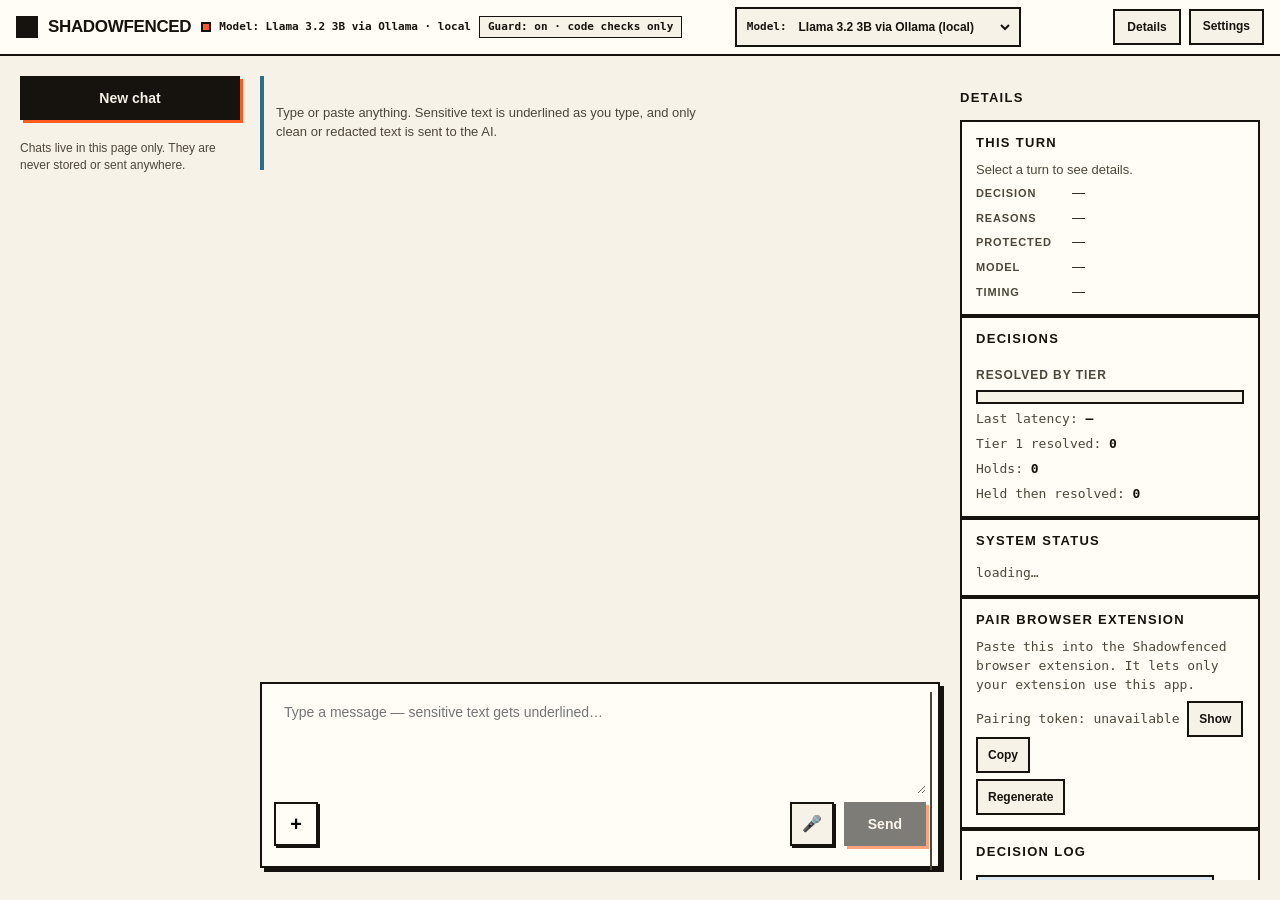
==== src/shadowfenced/static/index.html @ 0c805d07 "Opt-in screenshot redaction with Muse Glimmer and SAM 3.1 (T43, Muse Code)" ====
<!DOCTYPE html>
<html lang="en" data-theme="classic">
<head>
<meta charset="utf-8">
<meta name="viewport" content="width=device-width, initial-scale=1">
<title>Shadowfenced</title>
<link rel="stylesheet" href="style.css">
<link rel="stylesheet" href="rules.css">
<link rel="stylesheet" href="reid.css">
<!-- T32: Classic is the single theme; no theme stylesheet. -->
<link rel="stylesheet" href="dictation.css">
<link rel="stylesheet" href="providers.css">
</head>
<body>
<a class="skip-link" href="#thread">Skip to conversation</a>
<div id="hosted-banner" data-testid="hosted-banner" hidden>Public demo. Use made-up data only.</div>
<!-- Runtime hooks created by app.js (kept present, visible and clickable):
     composer, send, answer, banner, btn-why, btn-approve, btn-deny,
     evidence-card, file-input, ai-saw-toggle. Do not remove these ids. -->
<header class="topbar">
  <a class="brand" href="/welcome/" aria-label="Shadowfenced home">
    <span class="brand-mark" aria-hidden="true"></span>
    <span class="brand-text">
      <span class="wordmark">Shadowfenced</span>
      <span class="status-indicator" data-testid="status-indicator">
        <span class="status-dot" data-testid="guard-dot" data-state="checking" aria-hidden="true"></span>
        <span class="model-status" data-testid="model-status">Model: Muse Spark · cloud</span>
        <span class="header-pill" data-testid="header-pill">Guard: on · checking locally (code + Muse Glimmer)</span>
      </span>
    </span>
  </a>
  <div class="topbar-picks model-pill" title="Upstream model">
    <label class="pill-label" for="provider">Model:</label>
    <select id="provider" data-testid="provider-select" class="provider-select">
      <option value="ollama" selected>Llama 3.2 3B via Ollama (local)</option>
      <option value="meta" disabled>Meta Muse Spark (cloud) — no key</option>
    </select>
  </div>
  <div class="topbar-actions">
    <button id="chats-toggle" class="chats-toggle" type="button"
      aria-expanded="false" aria-controls="sessions-panel">Chats</button>
    <button id="details-toggle" class="details-toggle" type="button"
      aria-expanded="false" aria-controls="details-drawer">Details</button>
    <details class="settings-menu" id="settings-menu">
      <summary class="settings-summary">Settings</summary>
      <div class="settings-body">
        <div class="settings-row" id="settings-providers-slot">
          <span class="settings-label">Providers</span>
          <button id="providers-open" data-testid="providers-open" type="button" class="providers-open">Providers…</button>
        </div>
        <section id="providers-panel" data-testid="providers-panel" class="providers-panel" role="dialog" aria-label="Providers" hidden></section>
        <div class="settings-row" id="settings-descriptive-slot">
          <span class="settings-label">Descriptive mode</span>
        </div>
        <div class="settings-row" id="settings-rules-slot">
          <span class="settings-label">Rules</span>
        </div>
        <div class="settings-row">
          <span class="settings-label">Developer mode</span>
          <button type="button" disabled title="coming soon" data-testid="developer-mode">Coming soon</button>
        </div>
      </div>
    </details>
  </div>
</header>
<main class="layout">
  <nav class="sessions" id="sessions-panel" aria-label="Chats">
    <button id="new-chat" data-testid="new-chat" class="new-chat-btn" type="button">New chat</button>
    <ul id="chat-list" data-testid="chat-list" class="chat-list" aria-live="polite"></ul>
    <p class="sessions-note">Chats live in this page only. They are never stored or sent anywhere.</p>
  </nav>
  <section class="chat-col" aria-label="Conversation">
    <div id="thread" class="thread" aria-live="polite">
      <div id="empty-hint" data-testid="empty-hint" class="thread-hint">Type or paste anything. Sensitive text is underlined as you type, and only clean or redacted text is sent to the AI.</div>
    </div>
    <button id="jump-latest" data-testid="jump-latest" class="jump-latest" type="button" hidden>Jump to latest ↓</button>
    <div class="composer-block" id="composer-block" data-membrane="idle">
      <div class="membrane-line" aria-hidden="true"></div>
      <div class="composer-box">
      <div class="composer-wrap">
        <div id="backdrop" class="composer-backdrop" aria-hidden="true"></div>
        <textarea id="composer" data-testid="composer" class="composer"
          rows="4" placeholder="Type a message — sensitive text gets underlined…"
          spellcheck="false"></textarea>
      </div>
      <div id="file-chips" class="file-chips"></div>
      <div class="composer-row">
        <button id="paperclip" class="paperclip-btn" type="button" data-testid="attach" title="Attach a file" aria-label="Attach a file">+</button>
        <div id="composer-tools" data-testid="composer-tools" class="composer-tools"></div>
        <input id="file-input" data-testid="file-input" type="file" hidden accept=".txt,.md,.csv,.docx,.pdf,.wav,.mp3,.m4a,.ogg,.webm,.png,.jpg,.jpeg">
        <button id="send" data-testid="send" class="send-btn" type="button" disabled>Send</button>
        <span id="checking" class="checking" hidden>Checking locally…</span>
      </div>
      <div id="composer-error" class="composer-error" role="status" hidden></div>
      <div id="issues" class="issues"></div>
      </div>
    </div>
  </section>
  <div class="side-col">
    <details id="details-drawer" data-testid="details-drawer" class="details-drawer" open>
      <summary>Details</summary>
      <div class="drawer-body">
        <div class="card turn-card">
          <h2>This turn</h2>
          <p class="turn-empty" data-turn-empty>Select a turn to see details.</p>
          <dl class="turn-facts" data-turn-facts hidden>
            <div><dt>Decision</dt><dd data-turn-decision>—</dd></div>
            <div><dt>Reasons</dt><dd data-turn-reasons>—</dd></div>
            <div><dt>Protected</dt><dd data-turn-redactions>—</dd></div>
            <div><dt>Model</dt><dd data-turn-model>—</dd></div>
            <div><dt>Timing</dt><dd data-turn-timing>—</dd></div>
          </dl>
          <div class="turn-trace" data-turn-trace hidden>
            <h3>Descriptive trace</h3>
            <ol data-turn-trace-list></ol>
          </div>
        </div>
        <div class="card">
          <h2>Decisions</h2>
          <div id="decision-counts" class="counts"></div>
          <h3>Resolved by tier</h3>
          <div id="tier-bar" class="tier-bar"></div>
          <p class="latency">Last latency: <span id="last-latency">—</span></p>
          <p class="stat-line">Tier 1 resolved: <span data-testid="stats-tier1" id="stats-tier1">0</span></p>
          <p class="stat-line">Holds: <span data-testid="stats-holds" id="stats-holds">0</span></p>
          <p class="stat-line">Held then resolved: <span data-testid="stats-held-resolved" id="stats-held-resolved">0</span></p>
        </div>
        <div class="card">
          <h2>System status</h2>
          <div id="system-status" data-testid="system-status" class="sys-status">
            <p class="stat-line">loading…</p>
          </div>
        </div>
        <div class="card">
          <h2>Pair browser extension</h2>
          <p class="stat-line">Paste this into the Shadowfenced browser extension. It lets only your extension use this app.</p>
          <p class="stat-line">Pairing token: <code id="ext-token" data-testid="ext-token">loading...</code>
          <button id="ext-token-show" data-testid="ext-token-show" type="button">Show</button>
          <button id="ext-token-copy" type="button">Copy</button></p>
          <p class="stat-line"><button id="ext-token-regenerate" data-testid="ext-token-regenerate" type="button">Regenerate</button>
          <span id="ext-token-msg" class="token-msg" role="status" hidden></span></p>
        </div>
        <div class="card">
          <h2>Decision log</h2>
          <p><span id="log-badge" data-testid="log-ok" class="log-badge">log chain verified · 0 events</span></p>
          <p><button id="log-view" data-testid="log-view" type="button" class="log-view-btn">View log</button></p>
          <ol id="log-events" data-testid="log-events" class="log-list" hidden></ol>
        </div>
      </div>
    </details>
  </div>
</main>
<script src="app.js"></script>
<script src="rules.js"></script>
<script src="reid.js"></script>
<script>
/* T31b shell wiring: header toggle + settings slots. No network, no storage. */
(function () {
  "use strict";
  var toggle = document.getElementById("details-toggle");
  var drawer = document.getElementById("details-drawer");
  var chatsToggle = document.getElementById("chats-toggle");
  function narrow() {
    return window.innerWidth <= 640;
  }
  function paint() {
    if (!toggle || !drawer) return;
    var expanded = narrow()
      ? document.body.classList.contains("show-details")
      : drawer.open;
    toggle.setAttribute("aria-expanded", expanded ? "true" : "false");
  }
  if (toggle && drawer) {
    toggle.addEventListener("click", function () {
      if (narrow()) {
        var show = document.body.classList.toggle("show-details");
        document.body.classList.remove("show-chats");
        if (chatsToggle) chatsToggle.setAttribute("aria-expanded", "false");
        toggle.setAttribute("aria-expanded", show ? "true" : "false");
      } else {
        drawer.open = !drawer.open;
        paint();
      }
    });
    drawer.addEventListener("toggle", paint);
    window.addEventListener("resize", paint);
    paint();
  }
  if (chatsToggle) {
    chatsToggle.addEventListener("click", function () {
      var show = document.body.classList.toggle("show-chats");
      document.body.classList.remove("show-details");
      chatsToggle.setAttribute("aria-expanded", show ? "true" : "false");
      paint();
    });
  }
  // rules.js appends .sf-head-actions to .topbar; relocate those buttons
  // into the settings menu so Theme, Descriptive mode and Rules sit together.
  function relocate() {
    var actions = document.querySelector(".topbar .sf-head-actions");
    var descSlot = document.getElementById("settings-descriptive-slot");
    var rulesSlot = document.getElementById("settings-rules-slot");
    if (!actions || !descSlot || !rulesSlot) return false;
    var btns = actions.querySelectorAll("button");
    for (var i = 0; i < btns.length; i++) {
      var testid = btns[i].getAttribute("data-testid") || "";
      var label = (btns[i].textContent || "").toLowerCase();
      if (testid === "sf-descriptive-toggle" ||
          label.indexOf("descriptive") >= 0 ||
          label.indexOf("show more detail") >= 0) descSlot.appendChild(btns[i]);
      else rulesSlot.appendChild(btns[i]);
    }
    if (!actions.children.length && actions.parentNode) actions.parentNode.removeChild(actions);
    var menu = document.getElementById("settings-menu");
    if (menu && !descSlot.querySelector("button") && !rulesSlot.querySelector("button")) return false;
    return true;
  }
  if (!relocate()) {
    var tries = 0;
    var timer = setInterval(function () {
      tries += 1;
      if (relocate() || tries > 40) clearInterval(timer);
    }, 100);
  }
  /* T32 hook: Providers opens the empty providers panel dialog. */
  var providersOpen = document.getElementById("providers-open");
  var providersPanel = document.getElementById("providers-panel");
  if (providersOpen && providersPanel) {
    providersOpen.addEventListener("click", function () {
      providersPanel.hidden = !providersPanel.hidden;
    });
  }
})();
</script>
<script src="dictation.js"></script>
<script src="providers.js"></script>
</body>
</html>
---- src/shadowfenced/static/style.css ----
/* Shadowfenced console: printed-collateral style. Flat fills, 2px ink
   outlines, hard offset shadows. System stacks only. */

:root {
  --paper: #f7f2e7;
  --paper-2: #fffdf6;
  --ink: #16130e;
  --muted: #4d463a;
  --line: #16130e;
  --signal: #ff5a1f;
  --signal-deep: #b23a0e;
  --signal-tint: #ffe3d3;
  --steel: #2f6b8a;
  --steel-deep: #1d4257;
  --steel-pale: #dce8f0;
  --hold: #f2c230;
  --sand: #efe6d2;
  --accent: #2f6b8a;
  --allow: #1d4257;
  --redact: #16130e;
  --block: #b23a0e;
  --hold-ink: #5f4a00;
  --mark-secret: #ff5a1f;
  --mark-warn: #8a5a00;
  --mark-review: #2f6b8a;
}

* { box-sizing: border-box; }

body {
  margin: 0;
  background: var(--paper);
  color: var(--ink);
  font-family: "Helvetica Neue", Helvetica, Arial, "Segoe UI", sans-serif;
  font-size: 14px;
  line-height: 1.45;
}

.topbar {
  display: flex;
  align-items: center;
  justify-content: space-between;
  gap: 12px;
  padding: 14px 20px;
  background: var(--paper-2);
  border-bottom: 2px solid var(--line);
}

.topbar h1 {
  margin: 0;
  font-size: 22px;
  font-weight: 900;
  letter-spacing: -0.02em;
  text-transform: uppercase;
  line-height: 1;
}

.topbar .tagline {
  margin: 4px 0 0;
  color: var(--muted);
  font-size: 13px;
}

.topbar-side {
  display: flex;
  align-items: center;
  gap: 10px;
  flex-shrink: 0;
}

.topbar-about {
  font-family: ui-monospace, SFMono-Regular, Menlo, Consolas, monospace;
  font-size: 12px;
  font-weight: 700;
  color: var(--ink);
  text-decoration: underline;
  text-decoration-thickness: 2px;
  text-underline-offset: 3px;
  white-space: nowrap;
}

.topbar-about:hover { color: var(--steel); }

.header-pill {
  flex-shrink: 0;
  display: inline-block;
  background: var(--paper);
  color: var(--ink);
  border: 2px solid var(--line);
  padding: 4px 12px;
  font-family: ui-monospace, SFMono-Regular, Menlo, Consolas, monospace;
  font-size: 12px;
  font-weight: 600;
  white-space: nowrap;
}

.thread-hint {
  text-align: left;
  color: var(--muted);
  font-size: 13px;
  padding: 28px 4px;
  max-width: 62ch;
  margin: 0;
  border-left: 4px solid var(--steel);
  padding-left: 12px;
}

.layout {
  display: grid;
  grid-template-columns: 70% 30%;
  gap: 20px;
  padding: 20px;
  max-width: 1280px;
  margin: 0 auto;
  align-items: start;
}

.chat-col { min-width: 0; }
.side-col { display: flex; flex-direction: column; gap: 14px; }

.thread {
  display: flex;
  flex-direction: column;
  gap: 10px;
  min-height: 120px;
  margin-bottom: 12px;
}

.bubble {
  max-width: 85%;
  padding: 8px 12px;
  border: 2px solid var(--line);
  background: var(--paper-2);
  white-space: pre-wrap;
  overflow-wrap: break-word;
}

.bubble.user {
  align-self: flex-end;
  background: var(--steel-pale);
  box-shadow: 3px 3px 0 var(--line);
}

.bubble.answer { align-self: flex-start; }

.banner {
  padding: 8px 12px;
  font-weight: 700;
  border: 2px solid var(--line);
}

.banner small { display: block; font-weight: 400; color: inherit; }

.banner[data-decision="ALLOW"] { background: var(--steel-pale); color: var(--allow); }
.banner[data-decision="REDACT"] { background: var(--ink); color: var(--paper); border-color: var(--ink); }
.banner[data-decision="BLOCK"] { background: var(--signal); color: var(--ink); }
.banner[data-decision="HOLD"] { background: var(--hold); color: var(--ink); }

.ai-toggle {
  align-self: flex-start;
  background: var(--paper-2);
  border: 2px solid var(--line);
  color: var(--ink);
  cursor: pointer;
  font-family: ui-monospace, SFMono-Regular, Menlo, Consolas, monospace;
  font-size: 12px;
  font-weight: 700;
  padding: 3px 8px;
}

.ai-toggle:hover { background: var(--sand); }

.ai-saw {
  align-self: stretch;
  background: var(--paper-2);
  border: 2px dashed var(--line);
  padding: 8px 12px;
  font-family: ui-monospace, SFMono-Regular, Menlo, Consolas, monospace;
  font-size: 13px;
  white-space: pre-wrap;
  overflow-wrap: break-word;
}

.ai-saw .ph, .bubble.answer .hl {
  background: var(--hold);
  padding: 0 2px;
}

.composer-block {
  background: var(--paper-2);
  border: 2px solid var(--line);
  box-shadow: 4px 4px 0 var(--line);
  padding: 10px;
}

.composer-wrap {
  position: relative;
  min-height: 96px;
}

.composer-backdrop,
.composer {
  font: 14px/1.5 "Helvetica Neue", Helvetica, Arial, "Segoe UI", sans-serif;
  font-size: 14px;
  line-height: 1.5;
  letter-spacing: normal;
  padding: 8px 10px;
  margin: 0;
  border: 0;
  border-width: 0;
  white-space: pre-wrap;
  overflow-wrap: break-word;
  word-wrap: break-word;
  word-break: break-word;
}

.composer-backdrop {
  position: absolute;
  inset: 0;
  z-index: 0;
  overflow: hidden auto;
  color: transparent;
  background: transparent;
  pointer-events: none;
}

.composer {
  position: relative;
  z-index: 1;
  display: block;
  width: 100%;
  height: 96px;
  resize: vertical;
  overflow-y: auto;
  color: var(--ink);
  caret-color: var(--ink);
  background: transparent;
}

.composer-backdrop mark {
  color: transparent;
  background: none;
  border-radius: 0;
  padding: 0;
}

.composer-backdrop mark.mark-secret {
  border-bottom: 3px solid var(--mark-secret);
  background: var(--signal-tint);
}

.composer-backdrop mark.mark-pii,
.composer-backdrop mark.mark-business {
  border-bottom: 3px solid var(--mark-warn);
  background: #f7ecc8;
}

.composer-backdrop mark.mark-beacon,
.composer-backdrop mark.mark-review,
.composer-backdrop mark.mark-live {
  border-bottom: 3px dotted var(--mark-review);
  background: var(--steel-pale);
}

.composer-row {
  display: flex;
  align-items: center;
  gap: 10px;
  margin-top: 8px;
}

.send-btn {
  background: var(--ink);
  color: var(--paper);
  border: 2px solid var(--ink);
  box-shadow: 3px 3px 0 var(--signal);
  padding: 8px 22px;
  font-size: 14px;
  font-weight: 800;
  cursor: pointer;
}

.send-btn:hover { background: var(--steel-deep); border-color: var(--steel-deep); }
.send-btn:active { transform: translate(2px, 2px); box-shadow: 1px 1px 0 var(--signal); }

.send-btn:disabled { opacity: 0.55; cursor: default; }
.checking {
  color: var(--muted);
  font-size: 13px;
  font-family: ui-monospace, SFMono-Regular, Menlo, Consolas, monospace;
}

.issues { display: flex; flex-direction: column; gap: 8px; margin-top: 10px; }

.issue-card {
  border: 2px solid var(--line);
  padding: 8px 10px;
  background: var(--paper-2);
}

.issue-card .sev-tag {
  display: inline-block;
  font-family: ui-monospace, SFMono-Regular, Menlo, Consolas, monospace;
  font-size: 11px;
  font-weight: 700;
  text-transform: uppercase;
  letter-spacing: 0.08em;
  border: 2px solid var(--line);
  padding: 0 6px;
  margin-bottom: 6px;
  background: var(--sand);
}

.issue-card.sev-secret .sev-tag { background: var(--signal); }
.issue-card.sev-review .sev-tag { background: var(--hold); }

.issue-head { display: flex; gap: 8px; align-items: baseline; }
.issue-icon { font-size: 14px; }
.issue-msg { flex: 1; }

.issue-actions { display: flex; gap: 6px; margin-top: 6px; }
.issue-actions button {
  border: 2px solid var(--line);
  background: var(--paper);
  padding: 4px 10px;
  font-size: 12px;
  font-weight: 700;
  cursor: pointer;
}
.issue-actions button:hover { background: var(--sand); }
.issue-actions button:disabled { opacity: 0.45; cursor: default; }
.issue-actions button[aria-pressed="true"] {
  background: var(--ink);
  color: var(--paper);
  border-color: var(--ink);
}

.why-text {
  margin-top: 6px;
  font-size: 12px;
  color: var(--muted);
  font-family: ui-monospace, SFMono-Regular, Menlo, Consolas, monospace;
}

.card {
  background: var(--paper-2);
  border: 2px solid var(--line);
  box-shadow: 4px 4px 0 var(--line);
  padding: 12px 14px;
}

.card h2 {
  margin: 0 0 8px;
  font-size: 13px;
  font-weight: 800;
  text-transform: uppercase;
  letter-spacing: 0.1em;
}
.card h3 {
  margin: 10px 0 6px;
  font-size: 12px;
  font-weight: 700;
  text-transform: uppercase;
  letter-spacing: 0.08em;
  color: var(--muted);
}

.provider-label { display: block; font-size: 12px; color: var(--muted); margin-bottom: 4px; }
.provider-select {
  width: 100%;
  padding: 6px 8px;
  border: 2px solid var(--line);
  background: var(--paper);
  color: var(--ink);
  font-size: 13px;
}

.counts {
  display: grid;
  grid-template-columns: 1fr 1fr;
  gap: 4px 8px;
  font-size: 13px;
  font-family: ui-monospace, SFMono-Regular, Menlo, Consolas, monospace;
}
.counts b { font-variant-numeric: tabular-nums; }

.tier-bar {
  display: flex;
  height: 14px;
  border: 2px solid var(--line);
  overflow: hidden;
  background: var(--paper);
}
.tier-bar span { display: block; height: 100%; }
.tier-bar .t1 { background: var(--steel); }
.tier-bar .t2 { background: var(--signal); }
.tier-bar .t3 { background: var(--ink); }

.latency, .stat-line {
  font-size: 13px;
  margin: 6px 0 0;
  color: var(--muted);
  font-family: ui-monospace, SFMono-Regular, Menlo, Consolas, monospace;
}
.latency span, .stat-line span { color: var(--ink); font-weight: 700; }

.log-badge {
  display: inline-block;
  background: var(--steel-pale);
  color: var(--steel-deep);
  border: 2px solid var(--line);
  padding: 3px 12px;
  font-family: ui-monospace, SFMono-Regular, Menlo, Consolas, monospace;
  font-size: 12px;
  font-weight: 700;
}

.log-badge.broken { background: var(--signal); color: var(--ink); }

/*T40 system status: square Classic rows with hard outlines; the text
  label (OK / Degraded / Down / Off) carries the meaning, never colour.*/
.sys-status {
  display: flex;
  flex-direction: column;
  gap: 6px;
}
.sys-row {
  display: grid;
  grid-template-columns: 1fr auto;
  gap: 2px 8px;
  align-items: center;
  font-size: 13px;
  font-family: ui-monospace, SFMono-Regular, Menlo, Consolas, monospace;
}
.sys-name { font-weight: 700; }
.sys-detail {
  grid-column: 1 / -1;
  font-size: 12px;
  font-weight: 400;
  color: var(--muted);
}
.sys-badge {
  display: inline-block;
  border: 2px solid var(--line);
  padding: 1px 10px;
  font-size: 12px;
  font-weight: 700;
}
.sys-ok { background: var(--steel-pale); color: var(--steel-deep); }
.sys-degraded { background: var(--hold); color: var(--ink); }
.sys-down { background: var(--signal); color: var(--ink); }
.sys-off { background: var(--paper); color: var(--muted); border-style: dashed; }

.evidence-card {
  background: var(--paper-2);
  border: 2px solid var(--line);
  box-shadow: 4px 4px 0 var(--line);
  padding: 12px 14px;
  display: flex;
  flex-direction: column;
  gap: 10px;
}

.ev-status {
  display: flex;
  align-items: center;
  gap: 8px;
  font-weight: 800;
  text-transform: uppercase;
  letter-spacing: 0.04em;
  font-size: 13px;
}

.ev-elapsed {
  color: var(--muted);
  font-variant-numeric: tabular-nums;
  font-family: ui-monospace, SFMono-Regular, Menlo, Consolas, monospace;
}

.spinner {
  width: 14px;
  height: 14px;
  flex-shrink: 0;
  border: 3px solid var(--sand);
  border-top-color: var(--signal);
  border-radius: 0;
  animation: ev-spin 0.9s linear infinite;
}

@keyframes ev-spin {
  to { transform: rotate(360deg); }
}

@media (prefers-reduced-motion: reduce) {
  .spinner { animation: none; }
  .send-btn:active, .issue-actions button { transform: none; }
}

.ev-cols {
  display: grid;
  grid-template-columns: 1fr 1fr;
  gap: 10px;
}

.ev-col h4, .ev-preview h4 {
  margin: 0 0 6px;
  font-size: 12px;
  font-weight: 800;
  text-transform: uppercase;
  letter-spacing: 0.08em;
  color: var(--muted);
}

.ev-list {
  margin: 0;
  padding-left: 18px;
  font-size: 13px;
  overflow-wrap: break-word;
}

.ev-empty { list-style: none; color: var(--muted); }

.ev-preview-text {
  background: var(--paper);
  border: 2px dashed var(--line);
  padding: 8px 12px;
  font-family: ui-monospace, SFMono-Regular, Menlo, Consolas, monospace;
  font-size: 13px;
  white-space: pre-wrap;
  overflow-wrap: break-word;
}

.ev-actions { display: flex; flex-wrap: wrap; gap: 8px; align-items: center; }

.ev-actions button {
  border: 2px solid var(--line);
  background: var(--paper);
  box-shadow: 2px 2px 0 var(--line);
  padding: 5px 12px;
  font-size: 13px;
  font-weight: 700;
  cursor: pointer;
}

.ev-actions button:hover { background: var(--sand); }
.ev-actions button:active { transform: translate(1px, 1px); box-shadow: none; }

.file-chips { display: flex; flex-wrap: wrap; gap: 6px; margin-bottom: 8px; }
.file-chips:empty { display: none; }
/*T43 image redaction: thumbnails, consent row, before/after compare.
  Square Classic: hard 2px outlines, offset shadows, no rounded corners.*/
.img-thumb { width: 96px; height: 96px; object-fit: cover; border: 2px solid var(--line); border-radius: 0; }
.consent-row { display: flex; gap: 8px; margin-top: 8px; flex-wrap: wrap; }
.consent-btn { background: var(--paper-2); border: 2px solid var(--line); box-shadow: 2px 2px 0 var(--line); color: var(--ink); cursor: pointer; font-size: 13px; font-weight: 700; padding: 6px 12px; border-radius: 0; }
.img-compare { flex-basis: 100%; margin-top: 6px; }
.img-compare-row { display: flex; gap: 8px; }
.img-cell { margin: 0; flex: 1; min-width: 0; }
.img-cell img { width: 100%; border: 2px solid var(--line); border-radius: 0; display: block; }
.img-cell figcaption { font-size: 12px; color: var(--muted); margin-top: 2px; }

.file-chip {
  display: flex;
  align-items: center;
  gap: 6px;
  flex-wrap: wrap;
  background: var(--paper);
  border: 2px solid var(--line);
  padding: 4px 8px;
  font-size: 13px;
}

.file-chip[data-status="flagged"] { border-color: var(--mark-warn); box-shadow: 2px 2px 0 var(--mark-warn); }
.file-chip[data-status="unscannable"] { border-color: var(--signal-deep); box-shadow: 2px 2px 0 var(--signal); }

.chip-icon {
  display: inline-block;
  min-width: 20px;
  text-align: center;
  font-weight: 700;
  color: var(--muted);
}

.chip-name {
  background: none;
  border: 0;
  padding: 0;
  color: var(--ink);
  cursor: pointer;
  font-size: 13px;
  text-align: left;
}

.chip-x {
  background: var(--paper-2);
  border: 2px solid var(--line);
  color: var(--ink);
  cursor: pointer;
  font-size: 12px;
  font-weight: 700;
  padding: 0 6px;
}

.chip-findings {
  flex-basis: 100%;
  margin: 2px 0 0;
  padding-left: 18px;
  font-size: 12px;
  color: var(--muted);
  font-family: ui-monospace, SFMono-Regular, Menlo, Consolas, monospace;
}

.paperclip-btn {
  background: var(--paper-2);
  border: 2px solid var(--line);
  box-shadow: 2px 2px 0 var(--line);
  padding: 8px 12px;
  font-size: 14px;
  font-weight: 700;
  cursor: pointer;
}

.paperclip-btn:hover { background: var(--sand); }
.paperclip-btn:active { transform: translate(1px, 1px); box-shadow: none; }

.answer-src { font-size: 12px; color: var(--muted); }

.ev-preview-text .pv-proven {
  border-bottom: 3px solid var(--mark-secret);
  background: var(--signal-tint);
}

.ev-preview-text .pv-suspicion {
  border-bottom: 3px dotted var(--mark-review);
  background: var(--steel-pale);
}

.ev-actions button:disabled { opacity: 0.45; cursor: default; }

.ev-judgement {
  width: 100%;
  font-size: 13px;
  font-family: ui-monospace, SFMono-Regular, Menlo, Consolas, monospace;
  color: var(--ink);
}

#hosted-banner {
  position: fixed;
  top: 0;
  left: 0;
  right: 0;
  z-index: 1000;
  background: #16130e;
  color: #f7f2e7;
  text-align: center;
  font-size: 13px;
  padding: 6px 12px;
}

@media (max-width: 720px) {
  .layout { grid-template-columns: 1fr; }
  .topbar { flex-wrap: wrap; }
  .ev-cols { grid-template-columns: 1fr; }
}
/*__T31_SHELL__*/
/* T31 chat shell: skip link, top picks, sessions sidebar, details. */
.skip-link {
  position: absolute;
  left: 12px;
  top: -48px;
  background: var(--ink);
  color: var(--paper);
  padding: 10px 16px;
  font-weight: 700;
  z-index: 2000;
}
.skip-link:focus { top: 12px; }
.topbar-picks {
  display: flex;
  flex-wrap: wrap;
  align-items: end;
  gap: 8px 12px;
  width: 100%;
}
.layout {
  grid-template-columns: 220px minmax(0, 1fr) 300px;
}
.sessions {
  display: flex;
  flex-direction: column;
  gap: 10px;
  min-width: 0;
}
.new-chat-btn {
  background: var(--ink);
  color: var(--paper);
  border: 2px solid var(--ink);
  box-shadow: 3px 3px 0 var(--signal);
  padding: 8px 12px;
  font-size: 14px;
  font-weight: 800;
  cursor: pointer;
  min-height: 44px;
}
.new-chat-btn:hover { background: var(--steel-deep); }
.new-chat-btn:active { transform: translate(2px, 2px); box-shadow: 1px 1px 0 var(--signal); }
.chat-list {
  list-style: none;
  margin: 0;
  padding: 0;
  display: flex;
  flex-direction: column;
  gap: 6px;
}
.chat-list button {
  width: 100%;
  text-align: left;
  background: var(--paper-2);
  border: 2px solid var(--line);
  color: var(--ink);
  padding: 8px 10px;
  font-size: 13px;
  cursor: pointer;
  min-height: 44px;
  overflow-wrap: break-word;
}
.chat-list button[aria-current="true"] {
  background: var(--steel-pale);
  border-color: var(--ink);
}
.sessions-note {
  font-size: 12px;
  color: var(--muted);
  margin: 0;
}
.details-drawer {
  display: flex;
  flex-direction: column;
  gap: 14px;
}
.details-drawer > summary {
  cursor: pointer;
  font-weight: 800;
  font-size: 13px;
  text-transform: uppercase;
  letter-spacing: 0.1em;
  min-height: 44px;
  display: flex;
  align-items: center;
}
/* One compact decision receipt per assistant turn. */
.receipt {
  border: 2px solid var(--line);
  border-left-width: 6px;
  background: var(--paper-2);
  padding: 6px 10px;
  font-size: 13px;
  max-width: 85%;
  align-self: flex-start;
}
.receipt > summary {
  cursor: pointer;
  font-weight: 700;
  min-height: 44px;
  display: flex;
  align-items: center;
}
.receipt .receipt-why {
  margin: 4px 0 2px;
  font-size: 12px;
  color: var(--muted);
  font-family: ui-monospace, SFMono-Regular, Menlo, Consolas, monospace;
  overflow-wrap: break-word;
}
.receipt[data-decision="ALLOW"] { border-left-color: var(--steel); }
.receipt[data-decision="REDACT"] { border-left-color: var(--steel); }
.receipt[data-decision="HOLD"] { border-left-color: var(--hold); }
.receipt[data-decision="BLOCK"] { border-left-color: var(--signal); }
.receipt[data-decision="UNKNOWN"] { border-left-color: var(--muted); }
/* Accessible targets, focus, and breakpoints. */
.send-btn,
.paperclip-btn,
.provider-select,
.issue-actions button,
.ev-actions button,
.chip-x,
.ai-toggle {
  min-height: 44px;
}
a:focus-visible,
button:focus-visible,
select:focus-visible,
textarea:focus-visible,
input:focus-visible,
summary:focus-visible {
  outline: 3px solid var(--steel);
  outline-offset: 2px;
}
@media (max-width: 1020px) {
  .layout { grid-template-columns: 200px minmax(0, 1fr); }
  .side-col { grid-column: 1 / -1; }
}
@media (max-width: 720px) {
  .receipt { max-width: 100%; }
}
@media (min-width: 1440px) {
  .layout { max-width: 1400px; }
}
@media (prefers-reduced-motion: reduce) {
  .receipt { transition-duration: 0.01ms; }
  .new-chat-btn:active { transform: none; }
}


/*__T31B_SHELL__*/
/* T31b: slim 56-64px header, compact model pill, settings menu, receipts. */
.topbar {
  min-height: 56px;
  max-height: 64px;
  padding: 6px 16px;
  overflow: visible;
}
.brand {
  display: flex;
  align-items: center;
  gap: 10px;
  min-width: 0;
  text-decoration: none;
  color: var(--ink);
}
.brand-mark {
  width: 22px;
  height: 22px;
  flex-shrink: 0;
  background: var(--ink);
  border: 2px solid var(--line);
}
.brand-text { display: flex; align-items: baseline; gap: 10px; min-width: 0; }
.brand .wordmark {
  margin: 0;
  font-size: 17px;
  font-weight: 900;
  letter-spacing: -0.02em;
  text-transform: uppercase;
  line-height: 1;
  white-space: nowrap;
}
.brand .header-pill {
  white-space: nowrap;
  overflow: hidden;
  text-overflow: ellipsis;
  font-size: 11px;
  border-width: 1px;
  padding: 2px 8px;
}
.model-pill {
  display: flex;
  align-items: center;
  gap: 6px;
  margin: 0 auto;
  width: auto;
  flex: 0 1 auto;
  min-width: 0;
  border: 2px solid var(--line);
  border-radius: 0;
  background: var(--paper);
  padding: 2px 6px 2px 10px;
  font-size: 12px;
}
.topbar-picks {
  width: auto;
}
.pill-label {
  font-family: ui-monospace, SFMono-Regular, Menlo, Consolas, monospace;
  font-size: 11px;
  font-weight: 700;
  white-space: nowrap;
}
.provider-select {
  width: auto;
  max-width: 220px;
  min-height: 32px;
  border: 0;
  background: transparent;
  font-size: 12px;
  font-weight: 700;
  padding: 4px 2px;
}
.topbar-actions {
  display: flex;
  align-items: center;
  gap: 8px;
  margin-left: auto;
  flex-shrink: 0;
}
.details-toggle {
  border: 2px solid var(--line);
  background: var(--paper);
  color: var(--ink);
  font-size: 12px;
  font-weight: 700;
  padding: 6px 12px;
  min-height: 36px;
  cursor: pointer;
}
.details-toggle:hover { background: var(--sand); }
.settings-menu { position: relative; }
.settings-summary {
  list-style: none;
  cursor: pointer;
  border: 2px solid var(--line);
  background: var(--paper);
  color: var(--ink);
  font-size: 12px;
  font-weight: 700;
  padding: 6px 12px;
  min-height: 36px;
  display: flex;
  align-items: center;
}
.settings-summary::-webkit-details-marker { display: none; }
.settings-summary:hover { background: var(--sand); }
.settings-body {
  position: absolute;
  right: 0;
  top: calc(100% + 6px);
  z-index: 100;
  min-width: 240px;
  background: var(--paper-2);
  border: 2px solid var(--line);
  box-shadow: 4px 4px 0 var(--line);
  padding: 10px 12px;
  display: flex;
  flex-direction: column;
  gap: 10px;
}
.settings-row {
  display: flex;
  align-items: center;
  justify-content: space-between;
  gap: 10px;
  font-size: 13px;
}
.settings-label { font-weight: 700; font-size: 12px; }
.providers-open {
  width: auto;
  min-height: 36px;
  border: 2px solid var(--line);
  background: var(--paper);
  color: var(--ink);
  font-size: 12px;
  font-weight: 700;
  padding: 4px 10px;
  cursor: pointer;
}
.providers-open:hover { background: var(--sand); }
.providers-panel {
  border-top: 2px solid var(--line);
  padding-top: 8px;
  font-family: ui-monospace, SFMono-Regular, Menlo, Consolas, monospace;
  font-size: 12px;
  color: var(--muted);
}
.providers-panel[hidden] { display: none; }
/* One compact receipt line per turn: icon + label + Why. Colour lives only
   on the icon and the thin left rule; the surface stays paper. */
.thread .receipt {
  border: 1px solid var(--line);
  border-left: 3px solid var(--muted);
  background: var(--paper-2);
  padding: 4px 10px;
  font-size: 13px;
  max-width: 85%;
  align-self: flex-start;
}
.thread .receipt > summary { min-height: 32px; }
.receipt-head {
  display: flex;
  align-items: center;
  gap: 8px;
  cursor: pointer;
  list-style: none;
}
.receipt-head::-webkit-details-marker { display: none; }
.receipt-icon {
  flex-shrink: 0;
  width: 18px;
  height: 18px;
  line-height: 16px;
  text-align: center;
  border-radius: 0;
  border: 1px solid currentColor;
  font-size: 11px;
  font-weight: 800;
}
.receipt[data-decision="ALLOW"] .receipt-icon { color: var(--steel); }
.receipt[data-decision="REDACT"] .receipt-icon { color: var(--steel); }
.receipt[data-decision="HOLD"] .receipt-icon { color: var(--hold-ink); }
.receipt[data-decision="BLOCK"] .receipt-icon { color: var(--signal-deep); }
.receipt[data-decision="UNKNOWN"] .receipt-icon { color: var(--muted); }
.receipt-label { flex: 1; font-weight: 700; min-width: 0; }
.receipt-why-link {
  font-family: ui-monospace, SFMono-Regular, Menlo, Consolas, monospace;
  font-size: 12px;
  font-weight: 700;
  text-decoration: underline;
  text-underline-offset: 2px;
  white-space: nowrap;
}
.receipt .receipt-why {
  margin: 4px 0 2px 26px;
  font-size: 12px;
  color: var(--muted);
  font-family: ui-monospace, SFMono-Regular, Menlo, Consolas, monospace;
  overflow-wrap: break-word;
}
.receipt[data-decision="ALLOW"] { border-left-color: var(--steel); }
.receipt[data-decision="REDACT"] { border-left-color: var(--steel); }
.receipt[data-decision="HOLD"] { border-left-color: var(--hold); }
.receipt[data-decision="BLOCK"] { border-left-color: var(--signal); }
.receipt[data-decision="UNKNOWN"] { border-left-color: var(--muted); }
/* Upload failures keep the legacy banner hook as a compact neutral note. */
.thread .banner:not(.receipt) {
  border: 1px solid var(--line);
  border-left: 3px solid var(--hold);
  background: var(--paper-2);
  padding: 4px 10px;
  font-size: 13px;
  font-weight: 400;
  max-width: 85%;
  align-self: flex-start;
}
/* Details drawer: this-turn facts + empty state. */
.turn-empty { font-size: 13px; color: var(--muted); margin: 0 0 4px; }
.turn-facts { margin: 0; display: flex; flex-direction: column; gap: 6px; font-size: 13px; }
.turn-facts > div { display: grid; grid-template-columns: 88px 1fr; gap: 8px; align-items: baseline; }
.turn-facts dt { font-weight: 800; font-size: 11px; text-transform: uppercase; letter-spacing: 0.08em; color: var(--muted); }
.turn-facts dd { margin: 0; overflow-wrap: break-word; }
.turn-trace h3 { margin: 10px 0 4px; font-size: 12px; font-weight: 700; text-transform: uppercase; letter-spacing: 0.08em; color: var(--muted); }
.turn-trace ol { margin: 0; padding-left: 18px; font-size: 12px; font-family: ui-monospace, SFMono-Regular, Menlo, Consolas, monospace; color: var(--muted); }
/* Membrane: thin vertical line on the composer send edge + zone rail. */
.composer-block { position: relative; }
.membrane-line {
  position: absolute;
  top: 10px;
  bottom: 10px;
  right: 8px;
  width: 2px;
  border-radius: 0;
  background: var(--line);
}
.composer-row { padding-right: 22px; }
@media (max-width: 860px) {
  .topbar { flex-wrap: wrap; max-height: none; }
  .brand .header-pill { display: none; }
  .model-pill { order: 3; margin: 0; }
}
@media (prefers-reduced-motion: reduce) {
  .receipt, .membrane-line { transition-duration: 0.01ms; animation: none; }
}

/*T31b receipt legibility + classic membrane chrome.*/
.thread .receipt-head,
.thread .receipt-label {
  color: var(--ink);
}
/* T38: membrane text labels removed; only the state line remains. */

/*T31b single column: narrow screens stack conversation, chats, details.*/
@media (max-width: 720px) {
  .layout {
    grid-template-columns: minmax(0, 1fr);
  }
  .side-col {
    grid-column: auto;
  }
}
/*__T32_SINGLE_CLASSIC__*/
/* T32: Classic is the single theme. The app fills the window height and the
   page itself never scrolls: the header stays fixed on top, the composer is
   pinned to the bottom of the conversation column, only the message list
   scrolls, and the details drawer scrolls on its own. Classic language:
   paper background, ink text, hard 2px outlines, safety orange for blocked,
   steel blue for allowed/safe, amber for review/warn, monospace for data.
   System fonts only, no network. Works at 390/768/1440px. */
html, body { height: 100%; }
body {
  overflow: hidden;
  display: flex;
  flex-direction: column;
}
.topbar {
  position: sticky;
  top: 0;
  z-index: 50;
  flex-shrink: 0;
}
.layout {
  flex: 1 1 auto;
  min-height: 0;
  width: 100%;
  align-items: stretch;
}
.chat-col {
  display: flex;
  flex-direction: column;
  min-height: 0;
  min-width: 0;
}
.thread {
  flex: 1 1 auto;
  min-height: 0;
  overflow-y: auto;
  overscroll-behavior: contain;
  scrollbar-gutter: stable;
}
.jump-latest {
  align-self: center;
  flex-shrink: 0;
  margin: 6px auto;
  background: var(--ink);
  color: var(--paper);
  border: 2px solid var(--ink);
  box-shadow: 3px 3px 0 var(--signal);
  padding: 6px 14px;
  font-size: 12px;
  font-weight: 800;
  cursor: pointer;
}
.jump-latest:hover { background: var(--steel-deep); border-color: var(--steel-deep); }
.jump-latest:active { transform: translate(2px, 2px); box-shadow: 1px 1px 0 var(--signal); }
.jump-latest[hidden] { display: none; }
.composer-block {
  flex-shrink: 0;
  position: sticky;
  bottom: 0;
  z-index: 5;
}
.composer {
  max-height: calc(8 * 1.5em + 16px);
}
.composer-tools { display: flex; align-items: center; gap: 8px; }
.composer-tools:empty { display: none; }
.receipt-notes {
  margin: 4px 0 2px 26px;
  font-size: 12px;
  color: var(--muted);
  font-family: ui-monospace, SFMono-Regular, Menlo, Consolas, monospace;
  overflow-wrap: break-word;
}
.receipt-notes:empty { display: none; }
/* Classic membrane: thin 2px state line driven by the gate decision. */
.composer-block[data-membrane="released"] .membrane-line,
.composer-block[data-membrane="redacted"] .membrane-line { background: var(--steel); }
.composer-block[data-membrane="inspecting"] .membrane-line,
.composer-block[data-membrane="review"] .membrane-line { background: var(--hold); }
.composer-block[data-membrane="blocked"] .membrane-line { background: var(--signal); }
.composer-block[data-membrane="unknown"] .membrane-line,
.composer-block[data-membrane="idle"] .membrane-line { background: var(--muted); }
/* T38: membrane text labels removed; only the state line remains. */
/* Upload chips keep the hard Classic outline and shadow. */
.file-chip { box-shadow: 2px 2px 0 var(--line); }
/* Sidebar and drawer scroll inside the full-height shell. */
.sessions { min-height: 0; }
.chat-list { overflow-y: auto; min-height: 0; }
.side-col { min-height: 0; max-height: 100%; overflow: hidden; }
.details-drawer { min-height: 0; flex: 1 1 auto; }
.drawer-body { overflow-y: auto; min-height: 0; }
/* Phone (<=640px): the conversation and composer fill the screen; the
   chat list and the details drawer become slide-out panels opened from
   the header buttons. Nothing stacks under the composer. */
@media (max-width: 640px) {
  .layout { display: block; overflow: hidden; padding: 12px; }
  .chat-col { height: 100%; min-height: 0; }
  .sessions-panel {
    position: fixed;
    top: 0;
    left: 0;
    bottom: 0;
    width: min(84vw, 320px);
    z-index: 80;
    background: var(--paper-2);
    border-right: 2px solid var(--line);
    padding: 16px 14px;
    overflow-y: auto;
    transform: translateX(-105%);
    transition: transform 0.18s ease;
  }
  body.show-chats .sessions-panel { transform: none; }
  .side-col {
    position: fixed;
    top: 0;
    right: 0;
    bottom: 0;
    width: min(88vw, 340px);
    z-index: 80;
    background: var(--paper);
    border-left: 2px solid var(--line);
    padding: 12px;
    overflow-y: auto;
    max-height: none;
    transform: translateX(105%);
    transition: transform 0.18s ease;
  }
  body.show-details .side-col { transform: none; }
  .jump-latest { width: 100%; }
  .model-status { display: none; }
}
@media (prefers-reduced-motion: reduce) {
  .sessions-panel, .side-col { transition: none; }
}
/* Mid screens (768px): two columns, conversation keeps its own scroll. */
@media (min-width: 721px) and (max-width: 1020px) {
  .layout { overflow: hidden; }
}
/* Wide screens (1440px): cap the measure, everything else stays put. */
@media (min-width: 1440px) {
  .layout { max-width: 1400px; }
}
@media (prefers-reduced-motion: reduce) {
  .jump-latest { transition: none; }
  .jump-latest:active { transform: none; }
  html { scroll-behavior: auto; }
}
/*__T38_STANDARD_CHAT__*/
/* T38b: standard chat look. One square composer box pinned to the bottom
   of the conversation column, centred at a 760px measure; attach sits in
   the bottom-left corner inside the box, voice/send in the bottom-right
   corner inside the box. Header carries the model + guard status with a
   state dot. Classic language throughout. */
.status-indicator {
  display: flex;
  align-items: center;
  gap: 8px;
  min-width: 0;
}
.status-dot {
  width: 10px;
  height: 10px;
  flex-shrink: 0;
  border-radius: 0;
  border: 2px solid var(--line);
  background: var(--hold);
}
.status-dot[data-state="on"] { background: var(--steel); }
.status-dot[data-state="limited"] { background: var(--signal); }
.model-status {
  font-family: ui-monospace, SFMono-Regular, Menlo, Consolas, monospace;
  font-size: 11px;
  font-weight: 700;
  white-space: nowrap;
}
.thread {
  width: 100%;
  max-width: 760px;
  margin-left: auto;
  margin-right: auto;
}
.composer-block {
  width: 100%;
  max-width: 760px;
  margin-left: auto;
  margin-right: auto;
  background: transparent;
  border: 0;
  box-shadow: none;
  padding: 0 0 12px;
}
.composer-box {
  background: var(--paper-2);
  border: 2px solid var(--line);
  border-radius: 0;
  box-shadow: 4px 4px 0 var(--line);
  padding: 10px 12px;
}
.composer-row {
  align-items: flex-end;
  padding-right: 0;
}
#composer-tools {
  margin-left: auto;
}
#composer-tools:empty { display: none; }
.paperclip-btn {
  border-radius: 0;
  width: 44px;
  min-width: 44px;
  height: 44px;
  padding: 0;
  font-size: 20px;
  line-height: 1;
}
.chats-toggle {
  display: none;
  border: 2px solid var(--line);
  background: var(--paper);
  color: var(--ink);
  font-size: 12px;
  font-weight: 700;
  padding: 6px 12px;
  min-height: 36px;
  cursor: pointer;
}
.chats-toggle:hover { background: var(--sand); }
@media (max-width: 640px) {
  .chats-toggle { display: block; }
}
.log-view-btn,
#ext-token-show,
#ext-token-copy,
#ext-token-regenerate {
  border: 2px solid var(--line);
  background: var(--paper);
  color: var(--ink);
  font-size: 12px;
  font-weight: 700;
  padding: 4px 10px;
  min-height: 36px;
  cursor: pointer;
}
.log-view-btn:hover,
#ext-token-show:hover,
#ext-token-copy:hover,
#ext-token-regenerate:hover { background: var(--sand); }
.log-list {
  list-style: none;
  margin: 8px 0 0;
  padding: 0;
  display: flex;
  flex-direction: column;
  gap: 6px;
  max-height: 260px;
  overflow-y: auto;
  font-family: ui-monospace, SFMono-Regular, Menlo, Consolas, monospace;
  font-size: 12px;
}
.log-list[hidden] { display: none; }
.log-list li {
  border: 2px solid var(--line);
  background: var(--paper);
  padding: 6px 8px;
  overflow-wrap: break-word;
}
.token-msg {
  font-size: 12px;
  color: var(--steel-deep);
  font-family: ui-monospace, SFMono-Regular, Menlo, Consolas, monospace;
}
.token-msg[data-error="true"] { color: var(--signal-deep); }
.token-msg[hidden] { display: none; }
.settings-body button:disabled {
  opacity: 0.55;
  cursor: default;
  border: 2px solid var(--line);
  background: var(--paper);
  color: var(--ink);
  font-size: 12px;
  font-weight: 700;
  padding: 4px 10px;
  min-height: 36px;
}
/* T38b: one-line composer error next to the control that failed. */
.composer-error {
  margin: 6px 0 0;
  font-size: 12px;
  font-family: ui-monospace, SFMono-Regular, Menlo, Consolas, monospace;
  color: var(--signal-deep);
  white-space: nowrap;
  overflow: hidden;
  text-overflow: ellipsis;
}
.composer-error[hidden] { display: none; }
---- src/shadowfenced/static/rules.css ----
/* Shadowfenced custom rules (T21). T32: Classic language only — paper
   background, ink text, hard 2px outlines, safety orange for blocked,
   steel blue for allowed/safe, amber for review/warn, monospace for data.
   System fonts only, no network. */

.sf-head-actions {
  display: flex;
  gap: 8px;
  align-items: center;
  margin-left: auto;
}

.sf-head-btn {
  font: inherit;
  font-size: 13px;
  font-weight: 700;
  padding: 6px 12px;
  border: 2px solid var(--line, #16130e);
  border-radius: 0;
  background: var(--paper-2, #fffdf6);
  color: var(--ink, #16130e);
  cursor: pointer;
  min-height: 36px;
}

.sf-head-btn:hover {
  background: var(--sand, #efe6d2);
}

.sf-head-btn[aria-pressed="true"] {
  background: var(--ink, #16130e);
  border-color: var(--ink, #16130e);
  color: var(--paper, #f7f2e7);
}

.sf-overlay {
  position: fixed;
  inset: 0;
  background: rgba(22, 19, 14, 0.45);
  z-index: 60;
}

.sf-overlay[hidden] {
  display: none;
}

.sf-drawer {
  position: absolute;
  top: 0;
  right: 0;
  width: min(420px, 92vw);
  height: 100%;
  overflow-y: auto;
  background: var(--paper, #f7f2e7);
  border-left: 2px solid var(--line, #16130e);
  box-shadow: -4px 0 0 rgba(22, 19, 14, 0.9);
  padding: 16px 18px 24px;
  color: var(--ink, #16130e);
}

.sf-drawer-head {
  display: flex;
  align-items: center;
  justify-content: space-between;
  gap: 10px;
}

.sf-drawer-head h2 {
  margin: 0;
  font-size: 18px;
  font-weight: 900;
  text-transform: uppercase;
  letter-spacing: -0.01em;
}

.sf-drawer h3 {
  margin: 16px 0 6px;
  font-size: 13px;
  font-weight: 800;
  text-transform: uppercase;
  letter-spacing: 0.08em;
  color: var(--ink, #16130e);
  border-bottom: 2px solid var(--line, #16130e);
  padding-bottom: 4px;
}

.sf-close {
  font: inherit;
  font-size: 13px;
  font-weight: 700;
  padding: 5px 10px;
  border: 2px solid var(--line, #16130e);
  border-radius: 0;
  background: var(--paper-2, #fffdf6);
  color: var(--ink, #16130e);
  cursor: pointer;
  min-height: 36px;
}

.sf-hint {
  font-size: 13px;
  color: var(--muted, #4d463a);
  margin: 8px 0 0;
}

.sf-rules {
  list-style: none;
  margin: 0;
  padding: 0;
}

.sf-rule {
  display: flex;
  flex-wrap: wrap;
  align-items: center;
  gap: 6px 8px;
  padding: 7px 0;
  border-bottom: 2px solid var(--line, #16130e);
  font-size: 13px;
}

.sf-rule-kind {
  color: var(--ink, #16130e);
  font-weight: 700;
  min-width: 70px;
}

.sf-rule-value {
  font-family: ui-monospace, SFMono-Regular, Menlo, Consolas, monospace;
  font-size: 12px;
  background: var(--steel-pale, #dce8f0);
  border: 2px solid var(--line, #16130e);
  border-radius: 0;
  padding: 1px 6px;
  overflow-wrap: anywhere;
}

.sf-rule-action {
  font-size: 12px;
  font-weight: 700;
  border: 2px solid var(--line, #16130e);
  border-radius: 0;
  padding: 0 8px;
}

.sf-action-block {
  background: var(--signal, #ff5a1f);
  border-color: var(--line, #16130e);
  color: var(--ink, #16130e);
}

.sf-action-redact {
  background: var(--steel-pale, #dce8f0);
  border-color: var(--line, #16130e);
  color: var(--steel-deep, #1d4257);
}

.sf-action-review {
  background: var(--hold, #f2c230);
  border-color: var(--line, #16130e);
  color: var(--ink, #16130e);
}

.sf-rule-note {
  color: var(--muted, #4d463a);
  flex-basis: 100%;
}

.sf-readonly {
  font-size: 12px;
  color: var(--muted, #4d463a);
}

.sf-remove {
  font: inherit;
  font-size: 12px;
  font-weight: 700;
  padding: 2px 8px;
  border: 2px solid var(--line, #16130e);
  border-radius: 0;
  background: var(--paper-2, #fffdf6);
  color: var(--ink, #16130e);
  cursor: pointer;
  margin-left: auto;
  min-height: 32px;
}

.sf-remove:hover {
  background: var(--signal, #ff5a1f);
}

.sf-empty {
  color: var(--muted, #4d463a);
  font-size: 13px;
  padding: 6px 0;
}

.sf-form {
  display: grid;
  grid-template-columns: 1fr 1fr;
  gap: 8px;
}

.sf-form input,
.sf-form select {
  font: inherit;
  font-size: 13px;
  padding: 6px 8px;
  border: 2px solid var(--line, #16130e);
  border-radius: 0;
  background: var(--paper-2, #fffdf6);
  color: var(--ink, #16130e);
  min-height: 36px;
}

.sf-add {
  font: inherit;
  font-size: 13px;
  font-weight: 800;
  padding: 6px 12px;
  border: 2px solid var(--ink, #16130e);
  border-radius: 0;
  background: var(--ink, #16130e);
  color: var(--paper, #f7f2e7);
  cursor: pointer;
  grid-column: 1 / -1;
  min-height: 36px;
}

.sf-error {
  font-size: 13px;
  font-weight: 700;
  color: var(--ink, #16130e);
  background: var(--signal-tint, #ffe3d3);
  border: 2px solid var(--signal, #ff5a1f);
  border-radius: 0;
  padding: 6px 10px;
}

.sf-error[hidden] {
  display: none;
}

/* Descriptive-mode step timeline under a message banner. */

.sf-trace {
  border: 2px solid var(--line, #16130e);
  border-radius: 0;
  background: var(--paper-2, #fffdf6);
  box-shadow: 4px 4px 0 var(--line, #16130e);
  padding: 8px 12px 10px;
  margin: 6px 0;
  font-size: 12px;
  color: var(--ink, #16130e);
}

.sf-trace-head {
  font-weight: 800;
  text-transform: uppercase;
  letter-spacing: 0.06em;
  margin-bottom: 6px;
}

.sf-trace-list {
  list-style: none;
  margin: 0;
  padding: 0 0 0 14px;
  border-left: 3px solid var(--steel, #2f6b8a);
}

.sf-trace-step {
  display: flex;
  align-items: baseline;
  gap: 8px;
  padding: 2px 0;
}

.sf-step-num {
  flex: none;
  width: 18px;
  height: 18px;
  line-height: 16px;
  text-align: center;
  border-radius: 0;
  border: 2px solid var(--line, #16130e);
  background: var(--ink, #16130e);
  color: var(--paper, #f7f2e7);
  font-size: 11px;
  font-weight: 800;
  transform: translateY(3px);
}

.sf-step-main {
  flex: 1;
  min-width: 0;
  overflow-wrap: anywhere;
}

.sf-step-name {
  font-family: ui-monospace, SFMono-Regular, Menlo, Consolas, monospace;
  font-size: 11px;
  font-weight: 700;
  margin-right: 6px;
}

.sf-step-detail {
  color: var(--muted, #4d463a);
}

.sf-step-meta {
  flex: none;
  display: flex;
  align-items: center;
  gap: 6px;
}

.sf-pill {
  font-size: 11px;
  font-weight: 700;
  border: 2px solid var(--line, #16130e);
  border-radius: 0;
  padding: 0 7px;
  background: var(--paper, #f7f2e7);
  font-family: ui-monospace, SFMono-Regular, Menlo, Consolas, monospace;
}

.sf-result-hit .sf-pill,
.sf-result-BLOCK .sf-pill,
.sf-result-HOLD .sf-pill {
  background: var(--hold, #f2c230);
  border-color: var(--line, #16130e);
}

.sf-result-REDACT .sf-pill {
  background: var(--steel-pale, #dce8f0);
  border-color: var(--line, #16130e);
}

.sf-result-ALLOW .sf-pill,
.sf-result-clean .sf-pill,
.sf-result-done .sf-pill {
  background: var(--paper-2, #fffdf6);
  border-color: var(--steel, #2f6b8a);
  color: var(--steel-deep, #1d4257);
}

.sf-ms {
  color: var(--muted, #4d463a);
  font-size: 11px;
  font-family: ui-monospace, SFMono-Regular, Menlo, Consolas, monospace;
  min-width: 64px;
  text-align: right;
}

/* Turning descriptive mode off hides every trace. */
.sf-trace[hidden] {
  display: none;
}

@media (prefers-reduced-motion: reduce) {
  .sf-head-btn:active, .sf-add:active, .sf-close:active { transform: none; }
}
---- src/shadowfenced/static/reid.css ----
/* Shadowfenced re-identification (T30) banner styles.
   T32: Classic language only — paper background, ink text, hard 2px
   outlines, safety orange for blocked, steel blue for allowed/safe, amber
   for review/warn, monospace for data. System fonts only. */

.reid-banner {
  margin-top: 8px;
  padding: 8px 10px;
  border: 2px solid #16130e;
  border-radius: 0;
  box-shadow: 3px 3px 0 #16130e;
  font-size: 14px;
  line-height: 1.5;
  background: #fffdf6;
  color: #16130e;
}

.reid-banner.reid-warn {
  background: #f2c230;
  border: 2px solid #16130e;
  color: #16130e;
}

.reid-banner.reid-hold {
  background: #ff5a1f;
  border: 2px solid #16130e;
  color: #16130e;
}

.reid-banner .reid-generalise {
  margin-left: 10px;
  padding: 2px 10px;
  border-radius: 0;
  border: 2px solid currentColor;
  background: transparent;
  color: inherit;
  cursor: pointer;
  font-size: 13px;
  font-weight: 700;
  min-height: 32px;
}

.reid-banner .reid-generalise:hover {
  background: rgba(22, 19, 14, 0.12);
}

.reid-note {
  margin-top: 6px;
  font-size: 13px;
  font-family: ui-monospace, SFMono-Regular, Menlo, Consolas, monospace;
  color: #1d4257;
}

.reid-undo {
  margin-top: 4px;
  padding: 2px 10px;
  border-radius: 0;
  border: 2px solid #16130e;
  background: #f7f2e7;
  color: #16130e;
  cursor: pointer;
  font-size: 13px;
  font-weight: 700;
  min-height: 32px;
}

@media (prefers-reduced-motion: reduce) {
  .reid-banner { transition: none; }
}
---- src/shadowfenced/static/dictation.css ----
/* Voice dictation (T34) styles: mic button, consent notice, status line. */

.sf-mic-btn {
  border: 2px solid var(--line);
  background: var(--paper);
  box-shadow: 2px 2px 0 var(--line);
  min-width: 44px;
  min-height: 44px;
  padding: 6px 10px;
  font-size: 16px;
  line-height: 1;
  cursor: pointer;
  color: var(--ink);
}

.sf-mic-btn:hover {
  background: var(--sand);
}

.sf-mic-btn:focus-visible {
  outline: 3px solid var(--steel);
  outline-offset: 2px;
}

.sf-mic-btn:disabled {
  opacity: 0.6;
  cursor: wait;
}

.sf-mic-btn.sf-mic-recording {
  border-color: var(--signal-deep);
  background: var(--signal-tint);
  color: var(--signal-deep);
  font-variant-numeric: tabular-nums;
}

.sf-dictation-notice {
  border: 2px solid var(--line);
  background: var(--paper-2);
  box-shadow: 4px 4px 0 var(--line);
  padding: 10px 12px;
  margin-top: 8px;
  max-width: 420px;
}

.sf-dictation-notice p {
  margin: 0 0 8px;
}

.sf-dictation-actions {
  display: flex;
  gap: 8px;
}

.sf-dictation-actions button {
  border: 2px solid var(--line);
  background: var(--paper);
  min-height: 44px;
  padding: 6px 12px;
  font-size: 13px;
  font-weight: 700;
  cursor: pointer;
  color: var(--ink);
}

.sf-dictation-actions button:first-child {
  background: var(--ink);
  border-color: var(--ink);
  color: var(--paper);
}

.sf-dictation-actions button:focus-visible {
  outline: 3px solid var(--steel);
  outline-offset: 2px;
}

/* Dictation status ("Listening…", errors) is a small line inside the
   composer box, next to the corner tools — never a separate block. */
.sf-dictation-msg {
  margin: 0;
  color: var(--muted);
  font-size: 12px;
  font-family: ui-monospace, SFMono-Regular, Menlo, Consolas, monospace;
  white-space: nowrap;
}

.sf-dictation-msg[hidden] { display: none; }

@media (prefers-reduced-motion: reduce) {
  .sf-mic-btn,
  .sf-dictation-notice,
  .sf-dictation-actions button {
    transition: none;
    animation: none;
  }
}
---- src/shadowfenced/static/providers.css ----
/* Providers panel (T35): one card per provider. Keys stay local. */
#providers-panel {
  display: flex;
  flex-direction: column;
  gap: 0.75rem;
}

.providers-notice {
  font-size: 0.85rem;
  opacity: 0.85;
  margin: 0 0 0.25rem;
}

.provider-card {
  border: 1px solid #ccc;
  border-radius: 0;
  padding: 0.6rem 0.75rem;
  display: flex;
  flex-direction: column;
  gap: 0.4rem;
}

.provider-card h3 {
  margin: 0;
  font-size: 1rem;
  display: flex;
  align-items: center;
  gap: 0.5rem;
}

.provider-badge {
  font-size: 0.7rem;
  font-weight: bold;
  border: 1px solid currentColor;
  border-radius: 0;
  padding: 0 0.3rem;
}

.provider-badge.on {
  color: #1a7f37;
}

.provider-badge.off {
  color: #9a6700;
}

.providers-status {
  font-size: 0.85rem;
  margin: 0;
}

.providers-storage {
  font-size: 0.8rem;
  opacity: 0.8;
  margin: 0;
}

.providers-keyrow {
  display: flex;
  gap: 0.4rem;
}

.providers-keyrow input[type="password"] {
  flex: 1;
  min-width: 0;
}

.providers-actions {
  display: flex;
  flex-wrap: wrap;
  gap: 0.4rem;
}

.providers-msg {
  font-size: 0.8rem;
  margin: 0;
  min-height: 1em;
}

.providers-dialog {
  position: fixed;
  top: 4rem;
  right: 1rem;
  z-index: 50;
  background: white;
  border: 1px solid #999;
  border-radius: 0;
  padding: 1rem;
  max-width: 22rem;
  max-height: 80vh;
  overflow: auto;
  box-shadow: 0 4px 24px rgba(0, 0, 0, 0.25);
}
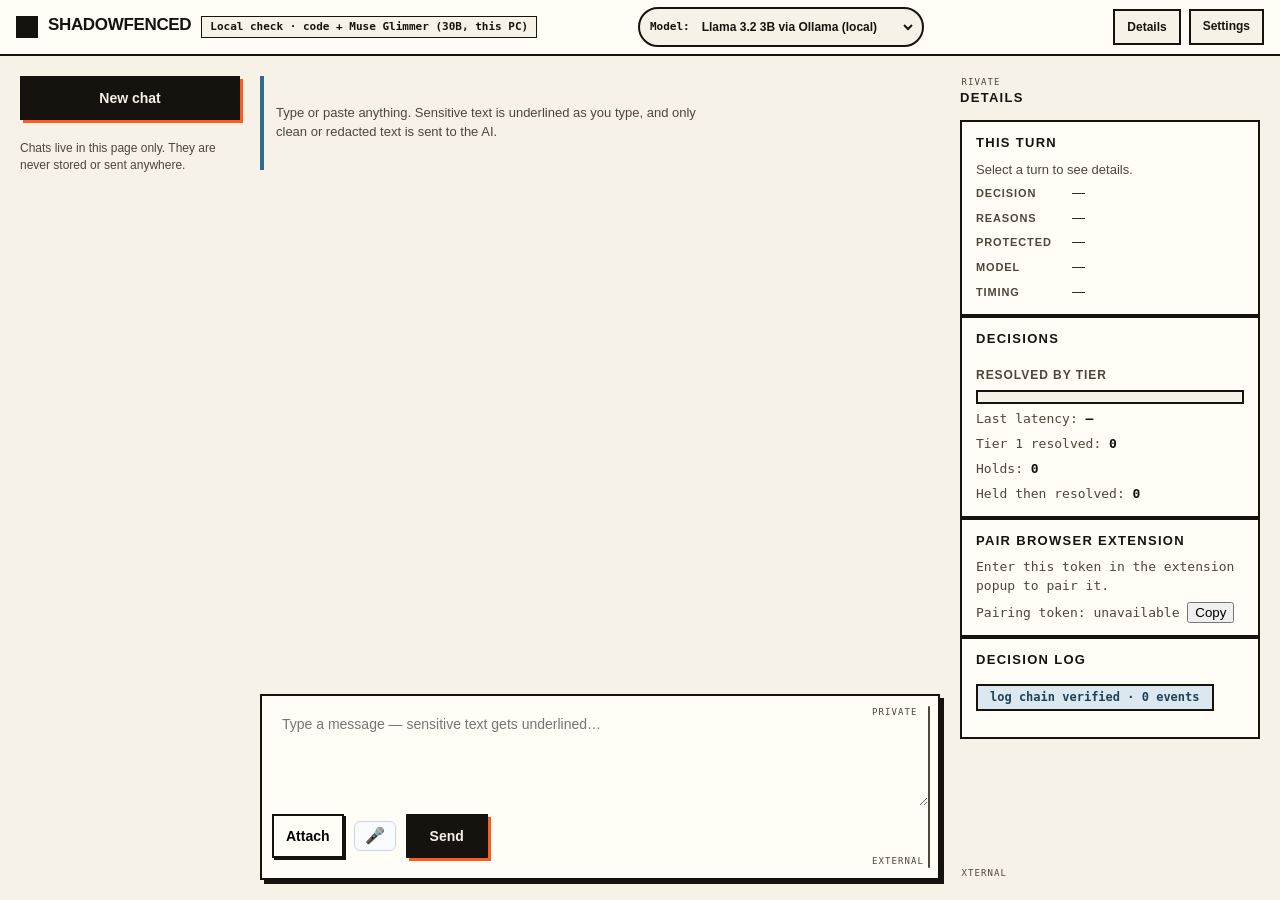
==== commit c9ddda1a: "Merge pull request #13 from wellytg/feat/cycle4 Classic design, people-search intent, dictation, pro" ====
--- a/src/shadowfenced/static/index.html
+++ b/src/shadowfenced/static/index.html
@@ -22,11 +22,7 @@
     <span class="brand-mark" aria-hidden="true"></span>
     <span class="brand-text">
       <span class="wordmark">Shadowfenced</span>
-      <span class="status-indicator" data-testid="status-indicator">
-        <span class="status-dot" data-testid="guard-dot" data-state="checking" aria-hidden="true"></span>
-        <span class="model-status" data-testid="model-status">Model: Muse Spark · cloud</span>
-        <span class="header-pill" data-testid="header-pill">Guard: on · checking locally (code + Muse Glimmer)</span>
-      </span>
+      <span class="header-pill" data-testid="header-pill">Local check · code + Muse Glimmer (30B, this PC)</span>
     </span>
   </a>
   <div class="topbar-picks model-pill" title="Upstream model">
@@ -37,8 +33,6 @@
     </select>
   </div>
   <div class="topbar-actions">
-    <button id="chats-toggle" class="chats-toggle" type="button"
-      aria-expanded="false" aria-controls="sessions-panel">Chats</button>
     <button id="details-toggle" class="details-toggle" type="button"
       aria-expanded="false" aria-controls="details-drawer">Details</button>
     <details class="settings-menu" id="settings-menu">
@@ -55,16 +49,12 @@
         <div class="settings-row" id="settings-rules-slot">
           <span class="settings-label">Rules</span>
         </div>
-        <div class="settings-row">
-          <span class="settings-label">Developer mode</span>
-          <button type="button" disabled title="coming soon" data-testid="developer-mode">Coming soon</button>
-        </div>
       </div>
     </details>
   </div>
 </header>
 <main class="layout">
-  <nav class="sessions" id="sessions-panel" aria-label="Chats">
+  <nav class="sessions" aria-label="Chats">
     <button id="new-chat" data-testid="new-chat" class="new-chat-btn" type="button">New chat</button>
     <ul id="chat-list" data-testid="chat-list" class="chat-list" aria-live="polite"></ul>
     <p class="sessions-note">Chats live in this page only. They are never stored or sent anywhere.</p>
@@ -76,7 +66,7 @@
     <button id="jump-latest" data-testid="jump-latest" class="jump-latest" type="button" hidden>Jump to latest ↓</button>
     <div class="composer-block" id="composer-block" data-membrane="idle">
       <div class="membrane-line" aria-hidden="true"></div>
-      <div class="composer-box">
+      <div class="membrane-caption" aria-hidden="true"><span>Private</span><span>External</span></div>
       <div class="composer-wrap">
         <div id="backdrop" class="composer-backdrop" aria-hidden="true"></div>
         <textarea id="composer" data-testid="composer" class="composer"
@@ -85,18 +75,17 @@
       </div>
       <div id="file-chips" class="file-chips"></div>
       <div class="composer-row">
-        <button id="paperclip" class="paperclip-btn" type="button" data-testid="attach" title="Attach a file" aria-label="Attach a file">+</button>
+        <button id="paperclip" class="paperclip-btn" type="button" data-testid="attach" title="Attach a file">Attach</button>
         <div id="composer-tools" data-testid="composer-tools" class="composer-tools"></div>
-        <input id="file-input" data-testid="file-input" type="file" hidden accept=".txt,.md,.csv,.docx,.pdf,.wav,.mp3,.m4a,.ogg,.webm,.png,.jpg,.jpeg">
-        <button id="send" data-testid="send" class="send-btn" type="button" disabled>Send</button>
-        <span id="checking" class="checking" hidden>Checking locally…</span>
+        <input id="file-input" data-testid="file-input" type="file" hidden accept=".txt,.md,.csv,.docx,.pdf,.wav,.mp3,.m4a,.ogg,.webm">
+        <button id="send" data-testid="send" class="send-btn" type="button">Send</button>
+        <span id="checking" class="checking" hidden>checking…</span>
       </div>
-      <div id="composer-error" class="composer-error" role="status" hidden></div>
       <div id="issues" class="issues"></div>
-      </div>
     </div>
   </section>
   <div class="side-col">
+    <div class="zone-membrane" aria-hidden="true"><span class="zone-a">Private</span><span class="zone-b">External</span></div>
     <details id="details-drawer" data-testid="details-drawer" class="details-drawer" open>
       <summary>Details</summary>
       <div class="drawer-body">
@@ -126,25 +115,14 @@
           <p class="stat-line">Held then resolved: <span data-testid="stats-held-resolved" id="stats-held-resolved">0</span></p>
         </div>
         <div class="card">
-          <h2>System status</h2>
-          <div id="system-status" data-testid="system-status" class="sys-status">
-            <p class="stat-line">loading…</p>
-          </div>
-        </div>
-        <div class="card">
           <h2>Pair browser extension</h2>
-          <p class="stat-line">Paste this into the Shadowfenced browser extension. It lets only your extension use this app.</p>
+          <p class="stat-line">Enter this token in the extension popup to pair it.</p>
           <p class="stat-line">Pairing token: <code id="ext-token" data-testid="ext-token">loading...</code>
-          <button id="ext-token-show" data-testid="ext-token-show" type="button">Show</button>
           <button id="ext-token-copy" type="button">Copy</button></p>
-          <p class="stat-line"><button id="ext-token-regenerate" data-testid="ext-token-regenerate" type="button">Regenerate</button>
-          <span id="ext-token-msg" class="token-msg" role="status" hidden></span></p>
         </div>
         <div class="card">
           <h2>Decision log</h2>
           <p><span id="log-badge" data-testid="log-ok" class="log-badge">log chain verified · 0 events</span></p>
-          <p><button id="log-view" data-testid="log-view" type="button" class="log-view-btn">View log</button></p>
-          <ol id="log-events" data-testid="log-events" class="log-list" hidden></ol>
         </div>
       </div>
     </details>
@@ -159,40 +137,17 @@
   "use strict";
   var toggle = document.getElementById("details-toggle");
   var drawer = document.getElementById("details-drawer");
-  var chatsToggle = document.getElementById("chats-toggle");
-  function narrow() {
-    return window.innerWidth <= 640;
-  }
   function paint() {
     if (!toggle || !drawer) return;
-    var expanded = narrow()
-      ? document.body.classList.contains("show-details")
-      : drawer.open;
-    toggle.setAttribute("aria-expanded", expanded ? "true" : "false");
+    toggle.setAttribute("aria-expanded", drawer.open ? "true" : "false");
   }
   if (toggle && drawer) {
     toggle.addEventListener("click", function () {
-      if (narrow()) {
-        var show = document.body.classList.toggle("show-details");
-        document.body.classList.remove("show-chats");
-        if (chatsToggle) chatsToggle.setAttribute("aria-expanded", "false");
-        toggle.setAttribute("aria-expanded", show ? "true" : "false");
-      } else {
-        drawer.open = !drawer.open;
-        paint();
-      }
+      drawer.open = !drawer.open;
+      paint();
     });
     drawer.addEventListener("toggle", paint);
-    window.addEventListener("resize", paint);
     paint();
-  }
-  if (chatsToggle) {
-    chatsToggle.addEventListener("click", function () {
-      var show = document.body.classList.toggle("show-chats");
-      document.body.classList.remove("show-details");
-      chatsToggle.setAttribute("aria-expanded", show ? "true" : "false");
-      paint();
-    });
   }
   // rules.js appends .sf-head-actions to .topbar; relocate those buttons
   // into the settings menu so Theme, Descriptive mode and Rules sit together.
@@ -203,11 +158,8 @@
     if (!actions || !descSlot || !rulesSlot) return false;
     var btns = actions.querySelectorAll("button");
     for (var i = 0; i < btns.length; i++) {
-      var testid = btns[i].getAttribute("data-testid") || "";
       var label = (btns[i].textContent || "").toLowerCase();
-      if (testid === "sf-descriptive-toggle" ||
-          label.indexOf("descriptive") >= 0 ||
-          label.indexOf("show more detail") >= 0) descSlot.appendChild(btns[i]);
+      if (label.indexOf("descriptive") >= 0) descSlot.appendChild(btns[i]);
       else rulesSlot.appendChild(btns[i]);
     }
     if (!actions.children.length && actions.parentNode) actions.parentNode.removeChild(actions);
--- a/src/shadowfenced/static/style.css
+++ b/src/shadowfenced/static/style.css
@@ -417,40 +417,6 @@
 
 .log-badge.broken { background: var(--signal); color: var(--ink); }
 
-/*T40 system status: square Classic rows with hard outlines; the text
-  label (OK / Degraded / Down / Off) carries the meaning, never colour.*/
-.sys-status {
-  display: flex;
-  flex-direction: column;
-  gap: 6px;
-}
-.sys-row {
-  display: grid;
-  grid-template-columns: 1fr auto;
-  gap: 2px 8px;
-  align-items: center;
-  font-size: 13px;
-  font-family: ui-monospace, SFMono-Regular, Menlo, Consolas, monospace;
-}
-.sys-name { font-weight: 700; }
-.sys-detail {
-  grid-column: 1 / -1;
-  font-size: 12px;
-  font-weight: 400;
-  color: var(--muted);
-}
-.sys-badge {
-  display: inline-block;
-  border: 2px solid var(--line);
-  padding: 1px 10px;
-  font-size: 12px;
-  font-weight: 700;
-}
-.sys-ok { background: var(--steel-pale); color: var(--steel-deep); }
-.sys-degraded { background: var(--hold); color: var(--ink); }
-.sys-down { background: var(--signal); color: var(--ink); }
-.sys-off { background: var(--paper); color: var(--muted); border-style: dashed; }
-
 .evidence-card {
   background: var(--paper-2);
   border: 2px solid var(--line);
@@ -483,7 +449,7 @@
   flex-shrink: 0;
   border: 3px solid var(--sand);
   border-top-color: var(--signal);
-  border-radius: 0;
+  border-radius: 50%;
   animation: ev-spin 0.9s linear infinite;
 }
 
@@ -547,16 +513,6 @@
 
 .file-chips { display: flex; flex-wrap: wrap; gap: 6px; margin-bottom: 8px; }
 .file-chips:empty { display: none; }
-/*T43 image redaction: thumbnails, consent row, before/after compare.
-  Square Classic: hard 2px outlines, offset shadows, no rounded corners.*/
-.img-thumb { width: 96px; height: 96px; object-fit: cover; border: 2px solid var(--line); border-radius: 0; }
-.consent-row { display: flex; gap: 8px; margin-top: 8px; flex-wrap: wrap; }
-.consent-btn { background: var(--paper-2); border: 2px solid var(--line); box-shadow: 2px 2px 0 var(--line); color: var(--ink); cursor: pointer; font-size: 13px; font-weight: 700; padding: 6px 12px; border-radius: 0; }
-.img-compare { flex-basis: 100%; margin-top: 6px; }
-.img-compare-row { display: flex; gap: 8px; }
-.img-cell { margin: 0; flex: 1; min-width: 0; }
-.img-cell img { width: 100%; border: 2px solid var(--line); border-radius: 0; display: block; }
-.img-cell figcaption { font-size: 12px; color: var(--muted); margin-top: 2px; }
 
 .file-chip {
   display: flex;
@@ -800,6 +756,9 @@
   .side-col { grid-column: 1 / -1; }
 }
 @media (max-width: 720px) {
+  .sessions { order: 2; }
+  .chat-col { order: 1; }
+  .side-col { order: 3; }
   .receipt { max-width: 100%; }
 }
 @media (min-width: 1440px) {
@@ -861,7 +820,7 @@
   flex: 0 1 auto;
   min-width: 0;
   border: 2px solid var(--line);
-  border-radius: 0;
+  border-radius: 999px;
   background: var(--paper);
   padding: 2px 6px 2px 10px;
   font-size: 12px;
@@ -987,7 +946,7 @@
   height: 18px;
   line-height: 16px;
   text-align: center;
-  border-radius: 0;
+  border-radius: 50%;
   border: 1px solid currentColor;
   font-size: 11px;
   font-weight: 800;
@@ -1045,17 +1004,58 @@
   bottom: 10px;
   right: 8px;
   width: 2px;
-  border-radius: 0;
+  border-radius: 2px;
   background: var(--line);
 }
+.membrane-caption {
+  position: absolute;
+  right: 14px;
+  top: 10px;
+  bottom: 10px;
+  display: flex;
+  flex-direction: column;
+  justify-content: space-between;
+  font-family: ui-monospace, SFMono-Regular, Menlo, Consolas, monospace;
+  font-size: 9px;
+  letter-spacing: 0.12em;
+  text-transform: uppercase;
+  color: var(--muted);
+  pointer-events: none;
+}
 .composer-row { padding-right: 22px; }
+.side-col { position: relative; }
+.zone-membrane {
+  position: absolute;
+  left: -11px;
+  top: 0;
+  bottom: 0;
+  width: 2px;
+  background: var(--line);
+  border-radius: 2px;
+}
+.zone-membrane .zone-a,
+.zone-membrane .zone-b {
+  position: absolute;
+  left: 6px;
+  font-family: ui-monospace, SFMono-Regular, Menlo, Consolas, monospace;
+  font-size: 9px;
+  letter-spacing: 0.12em;
+  text-transform: uppercase;
+  color: var(--muted);
+  white-space: nowrap;
+}
+.zone-membrane .zone-a { top: 0; }
+.zone-membrane .zone-b { bottom: 0; }
+@media (max-width: 1100px) {
+  .membrane-caption, .zone-membrane .zone-a, .zone-membrane .zone-b { display: none; }
+}
 @media (max-width: 860px) {
   .topbar { flex-wrap: wrap; max-height: none; }
   .brand .header-pill { display: none; }
   .model-pill { order: 3; margin: 0; }
 }
 @media (prefers-reduced-motion: reduce) {
-  .receipt, .membrane-line { transition-duration: 0.01ms; animation: none; }
+  .receipt, .membrane-line, .zone-membrane { transition-duration: 0.01ms; animation: none; }
 }
 
 /*T31b receipt legibility + classic membrane chrome.*/
@@ -1063,7 +1063,11 @@
 .thread .receipt-label {
   color: var(--ink);
 }
-/* T38: membrane text labels removed; only the state line remains. */
+html[data-theme="classic"] .membrane-caption,
+html[data-theme="classic"] .zone-membrane .zone-a,
+html[data-theme="classic"] .zone-membrane .zone-b {
+  display: none;
+}
 
 /*T31b single column: narrow screens stack conversation, chats, details.*/
 @media (max-width: 720px) {
@@ -1148,7 +1152,7 @@
   overflow-wrap: break-word;
 }
 .receipt-notes:empty { display: none; }
-/* Classic membrane: thin 2px state line driven by the gate decision. */
+/* Classic membrane: thin 2px state line + monospace PRIVATE/EXTERNAL rail. */
 .composer-block[data-membrane="released"] .membrane-line,
 .composer-block[data-membrane="redacted"] .membrane-line { background: var(--steel); }
 .composer-block[data-membrane="inspecting"] .membrane-line,
@@ -1156,7 +1160,9 @@
 .composer-block[data-membrane="blocked"] .membrane-line { background: var(--signal); }
 .composer-block[data-membrane="unknown"] .membrane-line,
 .composer-block[data-membrane="idle"] .membrane-line { background: var(--muted); }
-/* T38: membrane text labels removed; only the state line remains. */
+html[data-theme="classic"] .membrane-caption,
+html[data-theme="classic"] .zone-membrane .zone-a,
+html[data-theme="classic"] .zone-membrane .zone-b { display: flex; }
 /* Upload chips keep the hard Classic outline and shadow. */
 .file-chip { box-shadow: 2px 2px 0 var(--line); }
 /* Sidebar and drawer scroll inside the full-height shell. */
@@ -1165,48 +1171,13 @@
 .side-col { min-height: 0; max-height: 100%; overflow: hidden; }
 .details-drawer { min-height: 0; flex: 1 1 auto; }
 .drawer-body { overflow-y: auto; min-height: 0; }
-/* Phone (<=640px): the conversation and composer fill the screen; the
-   chat list and the details drawer become slide-out panels opened from
-   the header buttons. Nothing stacks under the composer. */
-@media (max-width: 640px) {
-  .layout { display: block; overflow: hidden; padding: 12px; }
-  .chat-col { height: 100%; min-height: 0; }
-  .sessions-panel {
-    position: fixed;
-    top: 0;
-    left: 0;
-    bottom: 0;
-    width: min(84vw, 320px);
-    z-index: 80;
-    background: var(--paper-2);
-    border-right: 2px solid var(--line);
-    padding: 16px 14px;
-    overflow-y: auto;
-    transform: translateX(-105%);
-    transition: transform 0.18s ease;
-  }
-  body.show-chats .sessions-panel { transform: none; }
-  .side-col {
-    position: fixed;
-    top: 0;
-    right: 0;
-    bottom: 0;
-    width: min(88vw, 340px);
-    z-index: 80;
-    background: var(--paper);
-    border-left: 2px solid var(--line);
-    padding: 12px;
-    overflow-y: auto;
-    max-height: none;
-    transform: translateX(105%);
-    transition: transform 0.18s ease;
-  }
-  body.show-details .side-col { transform: none; }
+/* Narrow screens (390px): stack, still no page scroll; each pane scrolls. */
+@media (max-width: 720px) {
+  .layout { display: flex; flex-direction: column; overflow: hidden; }
+  .chat-col { order: 1; flex: 1 1 auto; min-height: 0; }
+  .sessions { order: 2; flex-shrink: 0; max-height: 20vh; overflow-y: auto; }
+  .side-col { order: 3; flex-shrink: 0; max-height: 28vh; }
   .jump-latest { width: 100%; }
-  .model-status { display: none; }
-}
-@media (prefers-reduced-motion: reduce) {
-  .sessions-panel, .side-col { transition: none; }
 }
 /* Mid screens (768px): two columns, conversation keeps its own scroll. */
 @media (min-width: 721px) and (max-width: 1020px) {
@@ -1221,151 +1192,3 @@
   .jump-latest:active { transform: none; }
   html { scroll-behavior: auto; }
 }
-/*__T38_STANDARD_CHAT__*/
-/* T38b: standard chat look. One square composer box pinned to the bottom
-   of the conversation column, centred at a 760px measure; attach sits in
-   the bottom-left corner inside the box, voice/send in the bottom-right
-   corner inside the box. Header carries the model + guard status with a
-   state dot. Classic language throughout. */
-.status-indicator {
-  display: flex;
-  align-items: center;
-  gap: 8px;
-  min-width: 0;
-}
-.status-dot {
-  width: 10px;
-  height: 10px;
-  flex-shrink: 0;
-  border-radius: 0;
-  border: 2px solid var(--line);
-  background: var(--hold);
-}
-.status-dot[data-state="on"] { background: var(--steel); }
-.status-dot[data-state="limited"] { background: var(--signal); }
-.model-status {
-  font-family: ui-monospace, SFMono-Regular, Menlo, Consolas, monospace;
-  font-size: 11px;
-  font-weight: 700;
-  white-space: nowrap;
-}
-.thread {
-  width: 100%;
-  max-width: 760px;
-  margin-left: auto;
-  margin-right: auto;
-}
-.composer-block {
-  width: 100%;
-  max-width: 760px;
-  margin-left: auto;
-  margin-right: auto;
-  background: transparent;
-  border: 0;
-  box-shadow: none;
-  padding: 0 0 12px;
-}
-.composer-box {
-  background: var(--paper-2);
-  border: 2px solid var(--line);
-  border-radius: 0;
-  box-shadow: 4px 4px 0 var(--line);
-  padding: 10px 12px;
-}
-.composer-row {
-  align-items: flex-end;
-  padding-right: 0;
-}
-#composer-tools {
-  margin-left: auto;
-}
-#composer-tools:empty { display: none; }
-.paperclip-btn {
-  border-radius: 0;
-  width: 44px;
-  min-width: 44px;
-  height: 44px;
-  padding: 0;
-  font-size: 20px;
-  line-height: 1;
-}
-.chats-toggle {
-  display: none;
-  border: 2px solid var(--line);
-  background: var(--paper);
-  color: var(--ink);
-  font-size: 12px;
-  font-weight: 700;
-  padding: 6px 12px;
-  min-height: 36px;
-  cursor: pointer;
-}
-.chats-toggle:hover { background: var(--sand); }
-@media (max-width: 640px) {
-  .chats-toggle { display: block; }
-}
-.log-view-btn,
-#ext-token-show,
-#ext-token-copy,
-#ext-token-regenerate {
-  border: 2px solid var(--line);
-  background: var(--paper);
-  color: var(--ink);
-  font-size: 12px;
-  font-weight: 700;
-  padding: 4px 10px;
-  min-height: 36px;
-  cursor: pointer;
-}
-.log-view-btn:hover,
-#ext-token-show:hover,
-#ext-token-copy:hover,
-#ext-token-regenerate:hover { background: var(--sand); }
-.log-list {
-  list-style: none;
-  margin: 8px 0 0;
-  padding: 0;
-  display: flex;
-  flex-direction: column;
-  gap: 6px;
-  max-height: 260px;
-  overflow-y: auto;
-  font-family: ui-monospace, SFMono-Regular, Menlo, Consolas, monospace;
-  font-size: 12px;
-}
-.log-list[hidden] { display: none; }
-.log-list li {
-  border: 2px solid var(--line);
-  background: var(--paper);
-  padding: 6px 8px;
-  overflow-wrap: break-word;
-}
-.token-msg {
-  font-size: 12px;
-  color: var(--steel-deep);
-  font-family: ui-monospace, SFMono-Regular, Menlo, Consolas, monospace;
-}
-.token-msg[data-error="true"] { color: var(--signal-deep); }
-.token-msg[hidden] { display: none; }
-.settings-body button:disabled {
-  opacity: 0.55;
-  cursor: default;
-  border: 2px solid var(--line);
-  background: var(--paper);
-  color: var(--ink);
-  font-size: 12px;
-  font-weight: 700;
-  padding: 4px 10px;
-  min-height: 36px;
-}
-/* T38b: one-line composer error next to the control that failed. */
-.composer-error {
-  margin: 6px 0 0;
-  font-size: 12px;
-  font-family: ui-monospace, SFMono-Regular, Menlo, Consolas, monospace;
-  color: var(--signal-deep);
-  white-space: nowrap;
-  overflow: hidden;
-  text-overflow: ellipsis;
-}
-.composer-error[hidden] { display: none; }
--- a/src/shadowfenced/static/dictation.css
+++ b/src/shadowfenced/static/dictation.css
@@ -1,24 +1,21 @@
 /* Voice dictation (T34) styles: mic button, consent notice, status line. */
 
 .sf-mic-btn {
-  border: 2px solid var(--line);
-  background: var(--paper);
-  box-shadow: 2px 2px 0 var(--line);
-  min-width: 44px;
-  min-height: 44px;
+  border: 1px solid #cbd5e1;
+  background: #f8fafc;
+  border-radius: 6px;
   padding: 6px 10px;
   font-size: 16px;
   line-height: 1;
   cursor: pointer;
-  color: var(--ink);
 }
 
 .sf-mic-btn:hover {
-  background: var(--sand);
+  background: #eef2ff;
 }
 
 .sf-mic-btn:focus-visible {
-  outline: 3px solid var(--steel);
+  outline: 2px solid #4f46e5;
   outline-offset: 2px;
 }
 
@@ -28,16 +25,16 @@
 }
 
 .sf-mic-btn.sf-mic-recording {
-  border-color: var(--signal-deep);
-  background: var(--signal-tint);
-  color: var(--signal-deep);
+  border-color: #dc2626;
+  background: #fef2f2;
+  color: #b91c1c;
   font-variant-numeric: tabular-nums;
 }
 
 .sf-dictation-notice {
-  border: 2px solid var(--line);
-  background: var(--paper-2);
-  box-shadow: 4px 4px 0 var(--line);
+  border: 1px solid #cbd5e1;
+  background: #fffbeb;
+  border-radius: 8px;
   padding: 10px 12px;
   margin-top: 8px;
   max-width: 420px;
@@ -53,38 +50,29 @@
 }
 
 .sf-dictation-actions button {
-  border: 2px solid var(--line);
-  background: var(--paper);
-  min-height: 44px;
+  border: 1px solid #94a3b8;
+  background: #ffffff;
+  border-radius: 6px;
   padding: 6px 12px;
-  font-size: 13px;
-  font-weight: 700;
   cursor: pointer;
-  color: var(--ink);
 }
 
 .sf-dictation-actions button:first-child {
-  background: var(--ink);
-  border-color: var(--ink);
-  color: var(--paper);
+  background: #4f46e5;
+  border-color: #4f46e5;
+  color: #ffffff;
 }
 
 .sf-dictation-actions button:focus-visible {
-  outline: 3px solid var(--steel);
+  outline: 2px solid #4f46e5;
   outline-offset: 2px;
 }
 
-/* Dictation status ("Listening…", errors) is a small line inside the
-   composer box, next to the corner tools — never a separate block. */
 .sf-dictation-msg {
-  margin: 0;
-  color: var(--muted);
-  font-size: 12px;
-  font-family: ui-monospace, SFMono-Regular, Menlo, Consolas, monospace;
-  white-space: nowrap;
+  margin-top: 6px;
+  color: #475569;
+  font-size: 13px;
 }
-
-.sf-dictation-msg[hidden] { display: none; }
 
 @media (prefers-reduced-motion: reduce) {
   .sf-mic-btn,
--- a/src/shadowfenced/static/providers.css
+++ b/src/shadowfenced/static/providers.css
@@ -13,7 +13,7 @@
 
 .provider-card {
   border: 1px solid #ccc;
-  border-radius: 0;
+  border-radius: 8px;
   padding: 0.6rem 0.75rem;
   display: flex;
   flex-direction: column;
@@ -32,7 +32,7 @@
   font-size: 0.7rem;
   font-weight: bold;
   border: 1px solid currentColor;
-  border-radius: 0;
+  border-radius: 4px;
   padding: 0 0.3rem;
 }
 
@@ -84,7 +84,7 @@
   z-index: 50;
   background: white;
   border: 1px solid #999;
-  border-radius: 0;
+  border-radius: 8px;
   padding: 1rem;
   max-width: 22rem;
   max-height: 80vh;
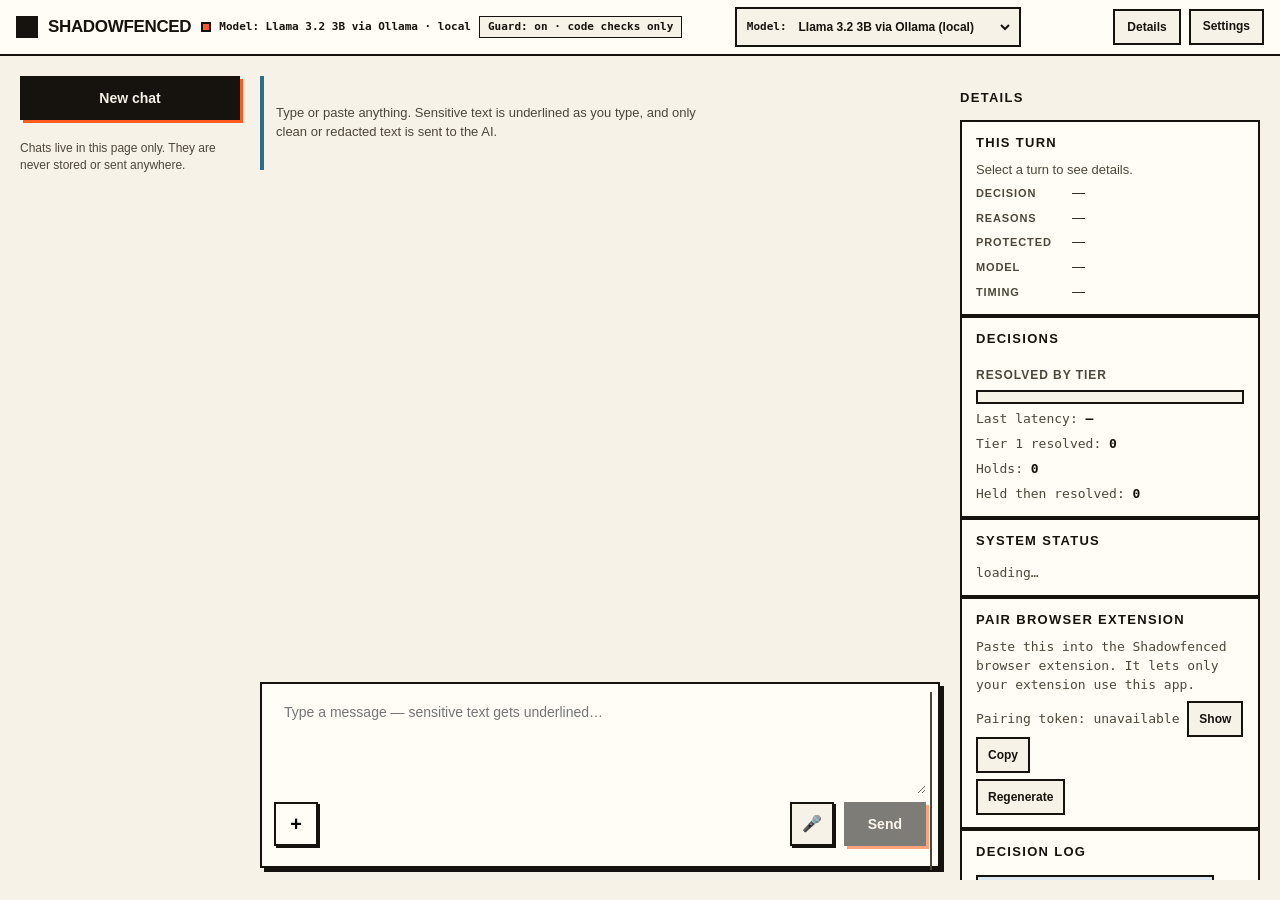
==== commit 40c9057f: "Merge pull request #14 from wellytg/feat/fixround Wire re-identification into every route, standard " ====
--- a/src/shadowfenced/static/index.html
+++ b/src/shadowfenced/static/index.html
@@ -22,7 +22,11 @@
     <span class="brand-mark" aria-hidden="true"></span>
     <span class="brand-text">
       <span class="wordmark">Shadowfenced</span>
-      <span class="header-pill" data-testid="header-pill">Local check · code + Muse Glimmer (30B, this PC)</span>
+      <span class="status-indicator" data-testid="status-indicator">
+        <span class="status-dot" data-testid="guard-dot" data-state="checking" aria-hidden="true"></span>
+        <span class="model-status" data-testid="model-status">Model: Muse Spark · cloud</span>
+        <span class="header-pill" data-testid="header-pill">Guard: on · checking locally (code + Muse Glimmer)</span>
+      </span>
     </span>
   </a>
   <div class="topbar-picks model-pill" title="Upstream model">
@@ -33,6 +37,8 @@
     </select>
   </div>
   <div class="topbar-actions">
+    <button id="chats-toggle" class="chats-toggle" type="button"
+      aria-expanded="false" aria-controls="sessions-panel">Chats</button>
     <button id="details-toggle" class="details-toggle" type="button"
       aria-expanded="false" aria-controls="details-drawer">Details</button>
     <details class="settings-menu" id="settings-menu">
@@ -49,12 +55,16 @@
         <div class="settings-row" id="settings-rules-slot">
           <span class="settings-label">Rules</span>
         </div>
+        <div class="settings-row">
+          <span class="settings-label">Developer mode</span>
+          <button type="button" disabled title="coming soon" data-testid="developer-mode">Coming soon</button>
+        </div>
       </div>
     </details>
   </div>
 </header>
 <main class="layout">
-  <nav class="sessions" aria-label="Chats">
+  <nav class="sessions" id="sessions-panel" aria-label="Chats">
     <button id="new-chat" data-testid="new-chat" class="new-chat-btn" type="button">New chat</button>
     <ul id="chat-list" data-testid="chat-list" class="chat-list" aria-live="polite"></ul>
     <p class="sessions-note">Chats live in this page only. They are never stored or sent anywhere.</p>
@@ -66,7 +76,7 @@
     <button id="jump-latest" data-testid="jump-latest" class="jump-latest" type="button" hidden>Jump to latest ↓</button>
     <div class="composer-block" id="composer-block" data-membrane="idle">
       <div class="membrane-line" aria-hidden="true"></div>
-      <div class="membrane-caption" aria-hidden="true"><span>Private</span><span>External</span></div>
+      <div class="composer-box">
       <div class="composer-wrap">
         <div id="backdrop" class="composer-backdrop" aria-hidden="true"></div>
         <textarea id="composer" data-testid="composer" class="composer"
@@ -75,17 +85,18 @@
       </div>
       <div id="file-chips" class="file-chips"></div>
       <div class="composer-row">
-        <button id="paperclip" class="paperclip-btn" type="button" data-testid="attach" title="Attach a file">Attach</button>
+        <button id="paperclip" class="paperclip-btn" type="button" data-testid="attach" title="Attach a file" aria-label="Attach a file">+</button>
         <div id="composer-tools" data-testid="composer-tools" class="composer-tools"></div>
         <input id="file-input" data-testid="file-input" type="file" hidden accept=".txt,.md,.csv,.docx,.pdf,.wav,.mp3,.m4a,.ogg,.webm">
-        <button id="send" data-testid="send" class="send-btn" type="button">Send</button>
-        <span id="checking" class="checking" hidden>checking…</span>
-      </div>
+        <button id="send" data-testid="send" class="send-btn" type="button" disabled>Send</button>
+        <span id="checking" class="checking" hidden>Checking locally…</span>
+      </div>
+      <div id="composer-error" class="composer-error" role="status" hidden></div>
       <div id="issues" class="issues"></div>
+      </div>
     </div>
   </section>
   <div class="side-col">
-    <div class="zone-membrane" aria-hidden="true"><span class="zone-a">Private</span><span class="zone-b">External</span></div>
     <details id="details-drawer" data-testid="details-drawer" class="details-drawer" open>
       <summary>Details</summary>
       <div class="drawer-body">
@@ -115,14 +126,25 @@
           <p class="stat-line">Held then resolved: <span data-testid="stats-held-resolved" id="stats-held-resolved">0</span></p>
         </div>
         <div class="card">
+          <h2>System status</h2>
+          <div id="system-status" data-testid="system-status" class="sys-status">
+            <p class="stat-line">loading…</p>
+          </div>
+        </div>
+        <div class="card">
           <h2>Pair browser extension</h2>
-          <p class="stat-line">Enter this token in the extension popup to pair it.</p>
+          <p class="stat-line">Paste this into the Shadowfenced browser extension. It lets only your extension use this app.</p>
           <p class="stat-line">Pairing token: <code id="ext-token" data-testid="ext-token">loading...</code>
+          <button id="ext-token-show" data-testid="ext-token-show" type="button">Show</button>
           <button id="ext-token-copy" type="button">Copy</button></p>
+          <p class="stat-line"><button id="ext-token-regenerate" data-testid="ext-token-regenerate" type="button">Regenerate</button>
+          <span id="ext-token-msg" class="token-msg" role="status" hidden></span></p>
         </div>
         <div class="card">
           <h2>Decision log</h2>
           <p><span id="log-badge" data-testid="log-ok" class="log-badge">log chain verified · 0 events</span></p>
+          <p><button id="log-view" data-testid="log-view" type="button" class="log-view-btn">View log</button></p>
+          <ol id="log-events" data-testid="log-events" class="log-list" hidden></ol>
         </div>
       </div>
     </details>
@@ -137,17 +159,40 @@
   "use strict";
   var toggle = document.getElementById("details-toggle");
   var drawer = document.getElementById("details-drawer");
+  var chatsToggle = document.getElementById("chats-toggle");
+  function narrow() {
+    return window.innerWidth <= 640;
+  }
   function paint() {
     if (!toggle || !drawer) return;
-    toggle.setAttribute("aria-expanded", drawer.open ? "true" : "false");
+    var expanded = narrow()
+      ? document.body.classList.contains("show-details")
+      : drawer.open;
+    toggle.setAttribute("aria-expanded", expanded ? "true" : "false");
   }
   if (toggle && drawer) {
     toggle.addEventListener("click", function () {
-      drawer.open = !drawer.open;
+      if (narrow()) {
+        var show = document.body.classList.toggle("show-details");
+        document.body.classList.remove("show-chats");
+        if (chatsToggle) chatsToggle.setAttribute("aria-expanded", "false");
+        toggle.setAttribute("aria-expanded", show ? "true" : "false");
+      } else {
+        drawer.open = !drawer.open;
+        paint();
+      }
+    });
+    drawer.addEventListener("toggle", paint);
+    window.addEventListener("resize", paint);
+    paint();
+  }
+  if (chatsToggle) {
+    chatsToggle.addEventListener("click", function () {
+      var show = document.body.classList.toggle("show-chats");
+      document.body.classList.remove("show-details");
+      chatsToggle.setAttribute("aria-expanded", show ? "true" : "false");
       paint();
     });
-    drawer.addEventListener("toggle", paint);
-    paint();
   }
   // rules.js appends .sf-head-actions to .topbar; relocate those buttons
   // into the settings menu so Theme, Descriptive mode and Rules sit together.
@@ -158,8 +203,11 @@
     if (!actions || !descSlot || !rulesSlot) return false;
     var btns = actions.querySelectorAll("button");
     for (var i = 0; i < btns.length; i++) {
+      var testid = btns[i].getAttribute("data-testid") || "";
       var label = (btns[i].textContent || "").toLowerCase();
-      if (label.indexOf("descriptive") >= 0) descSlot.appendChild(btns[i]);
+      if (testid === "sf-descriptive-toggle" ||
+          label.indexOf("descriptive") >= 0 ||
+          label.indexOf("show more detail") >= 0) descSlot.appendChild(btns[i]);
       else rulesSlot.appendChild(btns[i]);
     }
     if (!actions.children.length && actions.parentNode) actions.parentNode.removeChild(actions);
--- a/src/shadowfenced/static/style.css
+++ b/src/shadowfenced/static/style.css
@@ -417,6 +417,40 @@
 
 .log-badge.broken { background: var(--signal); color: var(--ink); }
 
+/*T40 system status: square Classic rows with hard outlines; the text
+  label (OK / Degraded / Down / Off) carries the meaning, never colour.*/
+.sys-status {
+  display: flex;
+  flex-direction: column;
+  gap: 6px;
+}
+.sys-row {
+  display: grid;
+  grid-template-columns: 1fr auto;
+  gap: 2px 8px;
+  align-items: center;
+  font-size: 13px;
+  font-family: ui-monospace, SFMono-Regular, Menlo, Consolas, monospace;
+}
+.sys-name { font-weight: 700; }
+.sys-detail {
+  grid-column: 1 / -1;
+  font-size: 12px;
+  font-weight: 400;
+  color: var(--muted);
+}
+.sys-badge {
+  display: inline-block;
+  border: 2px solid var(--line);
+  padding: 1px 10px;
+  font-size: 12px;
+  font-weight: 700;
+}
+.sys-ok { background: var(--steel-pale); color: var(--steel-deep); }
+.sys-degraded { background: var(--hold); color: var(--ink); }
+.sys-down { background: var(--signal); color: var(--ink); }
+.sys-off { background: var(--paper); color: var(--muted); border-style: dashed; }
+
 .evidence-card {
   background: var(--paper-2);
   border: 2px solid var(--line);
@@ -449,7 +483,7 @@
   flex-shrink: 0;
   border: 3px solid var(--sand);
   border-top-color: var(--signal);
-  border-radius: 50%;
+  border-radius: 0;
   animation: ev-spin 0.9s linear infinite;
 }
 
@@ -756,9 +790,6 @@
   .side-col { grid-column: 1 / -1; }
 }
 @media (max-width: 720px) {
-  .sessions { order: 2; }
-  .chat-col { order: 1; }
-  .side-col { order: 3; }
   .receipt { max-width: 100%; }
 }
 @media (min-width: 1440px) {
@@ -820,7 +851,7 @@
   flex: 0 1 auto;
   min-width: 0;
   border: 2px solid var(--line);
-  border-radius: 999px;
+  border-radius: 0;
   background: var(--paper);
   padding: 2px 6px 2px 10px;
   font-size: 12px;
@@ -946,7 +977,7 @@
   height: 18px;
   line-height: 16px;
   text-align: center;
-  border-radius: 50%;
+  border-radius: 0;
   border: 1px solid currentColor;
   font-size: 11px;
   font-weight: 800;
@@ -1004,58 +1035,17 @@
   bottom: 10px;
   right: 8px;
   width: 2px;
-  border-radius: 2px;
+  border-radius: 0;
   background: var(--line);
 }
-.membrane-caption {
-  position: absolute;
-  right: 14px;
-  top: 10px;
-  bottom: 10px;
-  display: flex;
-  flex-direction: column;
-  justify-content: space-between;
-  font-family: ui-monospace, SFMono-Regular, Menlo, Consolas, monospace;
-  font-size: 9px;
-  letter-spacing: 0.12em;
-  text-transform: uppercase;
-  color: var(--muted);
-  pointer-events: none;
-}
 .composer-row { padding-right: 22px; }
-.side-col { position: relative; }
-.zone-membrane {
-  position: absolute;
-  left: -11px;
-  top: 0;
-  bottom: 0;
-  width: 2px;
-  background: var(--line);
-  border-radius: 2px;
-}
-.zone-membrane .zone-a,
-.zone-membrane .zone-b {
-  position: absolute;
-  left: 6px;
-  font-family: ui-monospace, SFMono-Regular, Menlo, Consolas, monospace;
-  font-size: 9px;
-  letter-spacing: 0.12em;
-  text-transform: uppercase;
-  color: var(--muted);
-  white-space: nowrap;
-}
-.zone-membrane .zone-a { top: 0; }
-.zone-membrane .zone-b { bottom: 0; }
-@media (max-width: 1100px) {
-  .membrane-caption, .zone-membrane .zone-a, .zone-membrane .zone-b { display: none; }
-}
 @media (max-width: 860px) {
   .topbar { flex-wrap: wrap; max-height: none; }
   .brand .header-pill { display: none; }
   .model-pill { order: 3; margin: 0; }
 }
 @media (prefers-reduced-motion: reduce) {
-  .receipt, .membrane-line, .zone-membrane { transition-duration: 0.01ms; animation: none; }
+  .receipt, .membrane-line { transition-duration: 0.01ms; animation: none; }
 }
 
 /*T31b receipt legibility + classic membrane chrome.*/
@@ -1063,11 +1053,7 @@
 .thread .receipt-label {
   color: var(--ink);
 }
-html[data-theme="classic"] .membrane-caption,
-html[data-theme="classic"] .zone-membrane .zone-a,
-html[data-theme="classic"] .zone-membrane .zone-b {
-  display: none;
-}
+/* T38: membrane text labels removed; only the state line remains. */
 
 /*T31b single column: narrow screens stack conversation, chats, details.*/
 @media (max-width: 720px) {
@@ -1152,7 +1138,7 @@
   overflow-wrap: break-word;
 }
 .receipt-notes:empty { display: none; }
-/* Classic membrane: thin 2px state line + monospace PRIVATE/EXTERNAL rail. */
+/* Classic membrane: thin 2px state line driven by the gate decision. */
 .composer-block[data-membrane="released"] .membrane-line,
 .composer-block[data-membrane="redacted"] .membrane-line { background: var(--steel); }
 .composer-block[data-membrane="inspecting"] .membrane-line,
@@ -1160,9 +1146,7 @@
 .composer-block[data-membrane="blocked"] .membrane-line { background: var(--signal); }
 .composer-block[data-membrane="unknown"] .membrane-line,
 .composer-block[data-membrane="idle"] .membrane-line { background: var(--muted); }
-html[data-theme="classic"] .membrane-caption,
-html[data-theme="classic"] .zone-membrane .zone-a,
-html[data-theme="classic"] .zone-membrane .zone-b { display: flex; }
+/* T38: membrane text labels removed; only the state line remains. */
 /* Upload chips keep the hard Classic outline and shadow. */
 .file-chip { box-shadow: 2px 2px 0 var(--line); }
 /* Sidebar and drawer scroll inside the full-height shell. */
@@ -1171,13 +1155,48 @@
 .side-col { min-height: 0; max-height: 100%; overflow: hidden; }
 .details-drawer { min-height: 0; flex: 1 1 auto; }
 .drawer-body { overflow-y: auto; min-height: 0; }
-/* Narrow screens (390px): stack, still no page scroll; each pane scrolls. */
-@media (max-width: 720px) {
-  .layout { display: flex; flex-direction: column; overflow: hidden; }
-  .chat-col { order: 1; flex: 1 1 auto; min-height: 0; }
-  .sessions { order: 2; flex-shrink: 0; max-height: 20vh; overflow-y: auto; }
-  .side-col { order: 3; flex-shrink: 0; max-height: 28vh; }
+/* Phone (<=640px): the conversation and composer fill the screen; the
+   chat list and the details drawer become slide-out panels opened from
+   the header buttons. Nothing stacks under the composer. */
+@media (max-width: 640px) {
+  .layout { display: block; overflow: hidden; padding: 12px; }
+  .chat-col { height: 100%; min-height: 0; }
+  .sessions-panel {
+    position: fixed;
+    top: 0;
+    left: 0;
+    bottom: 0;
+    width: min(84vw, 320px);
+    z-index: 80;
+    background: var(--paper-2);
+    border-right: 2px solid var(--line);
+    padding: 16px 14px;
+    overflow-y: auto;
+    transform: translateX(-105%);
+    transition: transform 0.18s ease;
+  }
+  body.show-chats .sessions-panel { transform: none; }
+  .side-col {
+    position: fixed;
+    top: 0;
+    right: 0;
+    bottom: 0;
+    width: min(88vw, 340px);
+    z-index: 80;
+    background: var(--paper);
+    border-left: 2px solid var(--line);
+    padding: 12px;
+    overflow-y: auto;
+    max-height: none;
+    transform: translateX(105%);
+    transition: transform 0.18s ease;
+  }
+  body.show-details .side-col { transform: none; }
   .jump-latest { width: 100%; }
+  .model-status { display: none; }
+}
+@media (prefers-reduced-motion: reduce) {
+  .sessions-panel, .side-col { transition: none; }
 }
 /* Mid screens (768px): two columns, conversation keeps its own scroll. */
 @media (min-width: 721px) and (max-width: 1020px) {
@@ -1192,3 +1211,151 @@
   .jump-latest:active { transform: none; }
   html { scroll-behavior: auto; }
 }
+/*__T38_STANDARD_CHAT__*/
+/* T38b: standard chat look. One square composer box pinned to the bottom
+   of the conversation column, centred at a 760px measure; attach sits in
+   the bottom-left corner inside the box, voice/send in the bottom-right
+   corner inside the box. Header carries the model + guard status with a
+   state dot. Classic language throughout. */
+.status-indicator {
+  display: flex;
+  align-items: center;
+  gap: 8px;
+  min-width: 0;
+}
+.status-dot {
+  width: 10px;
+  height: 10px;
+  flex-shrink: 0;
+  border-radius: 0;
+  border: 2px solid var(--line);
+  background: var(--hold);
+}
+.status-dot[data-state="on"] { background: var(--steel); }
+.status-dot[data-state="limited"] { background: var(--signal); }
+.model-status {
+  font-family: ui-monospace, SFMono-Regular, Menlo, Consolas, monospace;
+  font-size: 11px;
+  font-weight: 700;
+  white-space: nowrap;
+}
+.thread {
+  width: 100%;
+  max-width: 760px;
+  margin-left: auto;
+  margin-right: auto;
+}
+.composer-block {
+  width: 100%;
+  max-width: 760px;
+  margin-left: auto;
+  margin-right: auto;
+  background: transparent;
+  border: 0;
+  box-shadow: none;
+  padding: 0 0 12px;
+}
+.composer-box {
+  background: var(--paper-2);
+  border: 2px solid var(--line);
+  border-radius: 0;
+  box-shadow: 4px 4px 0 var(--line);
+  padding: 10px 12px;
+}
+.composer-row {
+  align-items: flex-end;
+  padding-right: 0;
+}
+#composer-tools {
+  margin-left: auto;
+}
+#composer-tools:empty { display: none; }
+.paperclip-btn {
+  border-radius: 0;
+  width: 44px;
+  min-width: 44px;
+  height: 44px;
+  padding: 0;
+  font-size: 20px;
+  line-height: 1;
+}
+.chats-toggle {
+  display: none;
+  border: 2px solid var(--line);
+  background: var(--paper);
+  color: var(--ink);
+  font-size: 12px;
+  font-weight: 700;
+  padding: 6px 12px;
+  min-height: 36px;
+  cursor: pointer;
+}
+.chats-toggle:hover { background: var(--sand); }
+@media (max-width: 640px) {
+  .chats-toggle { display: block; }
+}
+.log-view-btn,
+#ext-token-show,
+#ext-token-copy,
+#ext-token-regenerate {
+  border: 2px solid var(--line);
+  background: var(--paper);
+  color: var(--ink);
+  font-size: 12px;
+  font-weight: 700;
+  padding: 4px 10px;
+  min-height: 36px;
+  cursor: pointer;
+}
+.log-view-btn:hover,
+#ext-token-show:hover,
+#ext-token-copy:hover,
+#ext-token-regenerate:hover { background: var(--sand); }
+.log-list {
+  list-style: none;
+  margin: 8px 0 0;
+  padding: 0;
+  display: flex;
+  flex-direction: column;
+  gap: 6px;
+  max-height: 260px;
+  overflow-y: auto;
+  font-family: ui-monospace, SFMono-Regular, Menlo, Consolas, monospace;
+  font-size: 12px;
+}
+.log-list[hidden] { display: none; }
+.log-list li {
+  border: 2px solid var(--line);
+  background: var(--paper);
+  padding: 6px 8px;
+  overflow-wrap: break-word;
+}
+.token-msg {
+  font-size: 12px;
+  color: var(--steel-deep);
+  font-family: ui-monospace, SFMono-Regular, Menlo, Consolas, monospace;
+}
+.token-msg[data-error="true"] { color: var(--signal-deep); }
+.token-msg[hidden] { display: none; }
+.settings-body button:disabled {
+  opacity: 0.55;
+  cursor: default;
+  border: 2px solid var(--line);
+  background: var(--paper);
+  color: var(--ink);
+  font-size: 12px;
+  font-weight: 700;
+  padding: 4px 10px;
+  min-height: 36px;
+}
+/* T38b: one-line composer error next to the control that failed. */
+.composer-error {
+  margin: 6px 0 0;
+  font-size: 12px;
+  font-family: ui-monospace, SFMono-Regular, Menlo, Consolas, monospace;
+  color: var(--signal-deep);
+  white-space: nowrap;
+  overflow: hidden;
+  text-overflow: ellipsis;
+}
+.composer-error[hidden] { display: none; }
--- a/src/shadowfenced/static/dictation.css
+++ b/src/shadowfenced/static/dictation.css
@@ -1,21 +1,24 @@
 /* Voice dictation (T34) styles: mic button, consent notice, status line. */
 
 .sf-mic-btn {
-  border: 1px solid #cbd5e1;
-  background: #f8fafc;
-  border-radius: 6px;
+  border: 2px solid var(--line);
+  background: var(--paper);
+  box-shadow: 2px 2px 0 var(--line);
+  min-width: 44px;
+  min-height: 44px;
   padding: 6px 10px;
   font-size: 16px;
   line-height: 1;
   cursor: pointer;
+  color: var(--ink);
 }
 
 .sf-mic-btn:hover {
-  background: #eef2ff;
+  background: var(--sand);
 }
 
 .sf-mic-btn:focus-visible {
-  outline: 2px solid #4f46e5;
+  outline: 3px solid var(--steel);
   outline-offset: 2px;
 }
 
@@ -25,16 +28,16 @@
 }
 
 .sf-mic-btn.sf-mic-recording {
-  border-color: #dc2626;
-  background: #fef2f2;
-  color: #b91c1c;
+  border-color: var(--signal-deep);
+  background: var(--signal-tint);
+  color: var(--signal-deep);
   font-variant-numeric: tabular-nums;
 }
 
 .sf-dictation-notice {
-  border: 1px solid #cbd5e1;
-  background: #fffbeb;
-  border-radius: 8px;
+  border: 2px solid var(--line);
+  background: var(--paper-2);
+  box-shadow: 4px 4px 0 var(--line);
   padding: 10px 12px;
   margin-top: 8px;
   max-width: 420px;
@@ -50,29 +53,38 @@
 }
 
 .sf-dictation-actions button {
-  border: 1px solid #94a3b8;
-  background: #ffffff;
-  border-radius: 6px;
+  border: 2px solid var(--line);
+  background: var(--paper);
+  min-height: 44px;
   padding: 6px 12px;
+  font-size: 13px;
+  font-weight: 700;
   cursor: pointer;
+  color: var(--ink);
 }
 
 .sf-dictation-actions button:first-child {
-  background: #4f46e5;
-  border-color: #4f46e5;
-  color: #ffffff;
+  background: var(--ink);
+  border-color: var(--ink);
+  color: var(--paper);
 }
 
 .sf-dictation-actions button:focus-visible {
-  outline: 2px solid #4f46e5;
+  outline: 3px solid var(--steel);
   outline-offset: 2px;
 }
 
+/* Dictation status ("Listening…", errors) is a small line inside the
+   composer box, next to the corner tools — never a separate block. */
 .sf-dictation-msg {
-  margin-top: 6px;
-  color: #475569;
-  font-size: 13px;
+  margin: 0;
+  color: var(--muted);
+  font-size: 12px;
+  font-family: ui-monospace, SFMono-Regular, Menlo, Consolas, monospace;
+  white-space: nowrap;
 }
+
+.sf-dictation-msg[hidden] { display: none; }
 
 @media (prefers-reduced-motion: reduce) {
   .sf-mic-btn,
--- a/src/shadowfenced/static/providers.css
+++ b/src/shadowfenced/static/providers.css
@@ -13,7 +13,7 @@
 
 .provider-card {
   border: 1px solid #ccc;
-  border-radius: 8px;
+  border-radius: 0;
   padding: 0.6rem 0.75rem;
   display: flex;
   flex-direction: column;
@@ -32,7 +32,7 @@
   font-size: 0.7rem;
   font-weight: bold;
   border: 1px solid currentColor;
-  border-radius: 4px;
+  border-radius: 0;
   padding: 0 0.3rem;
 }
 
@@ -84,7 +84,7 @@
   z-index: 50;
   background: white;
   border: 1px solid #999;
-  border-radius: 8px;
+  border-radius: 0;
   padding: 1rem;
   max-width: 22rem;
   max-height: 80vh;
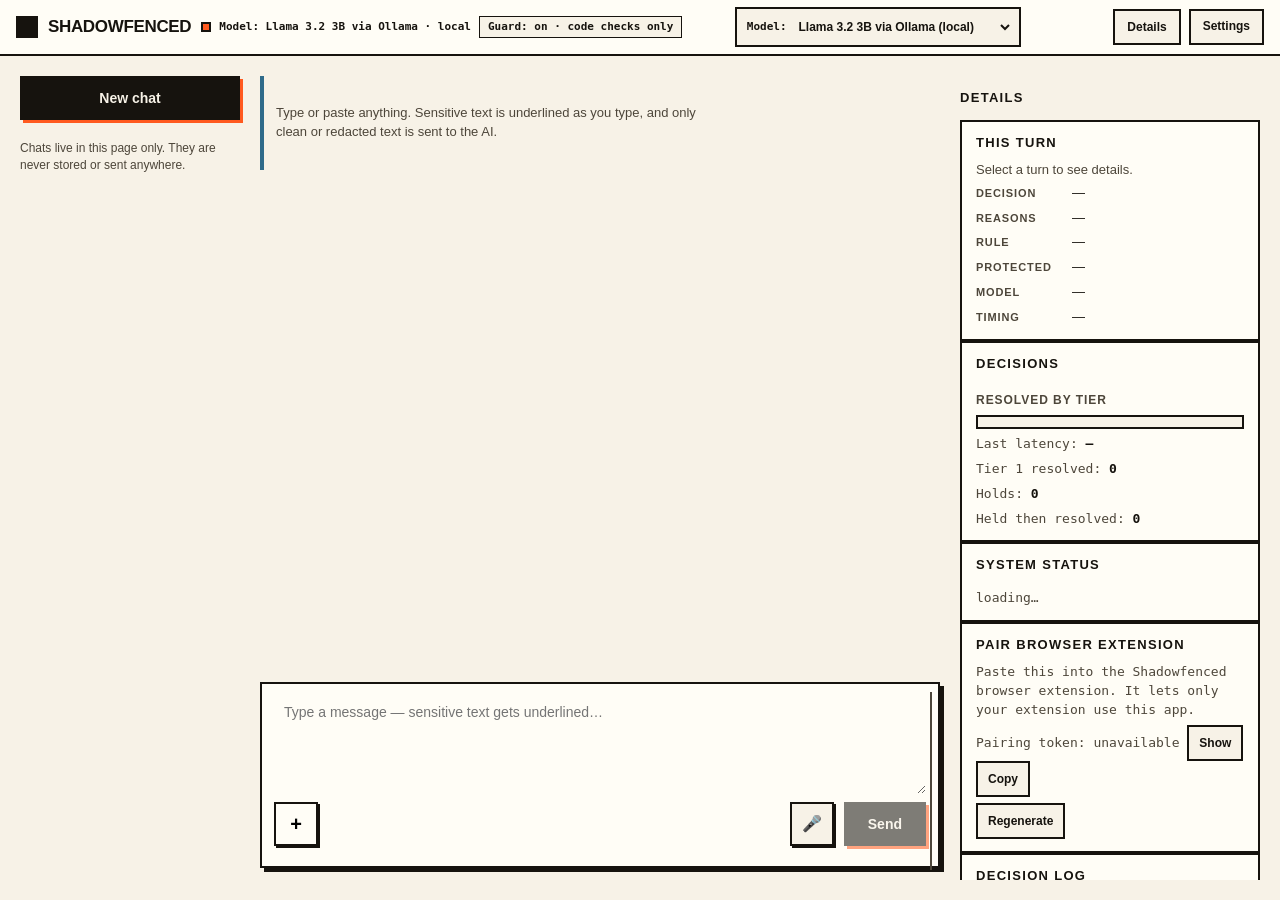
==== commit 8d57516e: "Explain the rules: protections catalogue, rule on every card, person-search wording (T62, Muse Code)" ====
--- a/src/shadowfenced/static/index.html
+++ b/src/shadowfenced/static/index.html
@@ -87,7 +87,7 @@
       <div class="composer-row">
         <button id="paperclip" class="paperclip-btn" type="button" data-testid="attach" title="Attach a file" aria-label="Attach a file">+</button>
         <div id="composer-tools" data-testid="composer-tools" class="composer-tools"></div>
-        <input id="file-input" data-testid="file-input" type="file" hidden accept=".txt,.md,.csv,.docx,.pdf,.wav,.mp3,.m4a,.ogg,.webm">
+        <input id="file-input" data-testid="file-input" type="file" hidden accept=".txt,.md,.csv,.docx,.pdf,.wav,.mp3,.m4a,.ogg,.webm,.png,.jpg,.jpeg">
         <button id="send" data-testid="send" class="send-btn" type="button" disabled>Send</button>
         <span id="checking" class="checking" hidden>Checking locally…</span>
       </div>
@@ -106,6 +106,7 @@
           <dl class="turn-facts" data-turn-facts hidden>
             <div><dt>Decision</dt><dd data-turn-decision>—</dd></div>
             <div><dt>Reasons</dt><dd data-turn-reasons>—</dd></div>
+            <div><dt>Rule</dt><dd data-turn-rules>—</dd></div>
             <div><dt>Protected</dt><dd data-turn-redactions>—</dd></div>
             <div><dt>Model</dt><dd data-turn-model>—</dd></div>
             <div><dt>Timing</dt><dd data-turn-timing>—</dd></div>
@@ -132,7 +133,7 @@
           </div>
         </div>
         <div class="card">
-          <h2>Pair browser extension</h2>
+          <h2 id="pair-heading">Pair browser extension</h2>
           <p class="stat-line">Paste this into the Shadowfenced browser extension. It lets only your extension use this app.</p>
           <p class="stat-line">Pairing token: <code id="ext-token" data-testid="ext-token">loading...</code>
           <button id="ext-token-show" data-testid="ext-token-show" type="button">Show</button>
--- a/src/shadowfenced/static/style.css
+++ b/src/shadowfenced/static/style.css
@@ -547,6 +547,16 @@
 
 .file-chips { display: flex; flex-wrap: wrap; gap: 6px; margin-bottom: 8px; }
 .file-chips:empty { display: none; }
+/*T43 image redaction: thumbnails, consent row, before/after compare.
+  Square Classic: hard 2px outlines, offset shadows, no rounded corners.*/
+.img-thumb { width: 96px; height: 96px; object-fit: cover; border: 2px solid var(--line); border-radius: 0; }
+.consent-row { display: flex; gap: 8px; margin-top: 8px; flex-wrap: wrap; }
+.consent-btn { background: var(--paper-2); border: 2px solid var(--line); box-shadow: 2px 2px 0 var(--line); color: var(--ink); cursor: pointer; font-size: 13px; font-weight: 700; padding: 6px 12px; border-radius: 0; }
+.img-compare { flex-basis: 100%; margin-top: 6px; }
+.img-compare-row { display: flex; gap: 8px; }
+.img-cell { margin: 0; flex: 1; min-width: 0; }
+.img-cell img { width: 100%; border: 2px solid var(--line); border-radius: 0; display: block; }
+.img-cell figcaption { font-size: 12px; color: var(--muted); margin-top: 2px; }
 
 .file-chip {
   display: flex;
@@ -634,7 +644,7 @@
 }
 
 #hosted-banner {
-  position: fixed;
+  position: static;
   top: 0;
   left: 0;
   right: 0;
@@ -763,6 +773,7 @@
 }
 .receipt[data-decision="ALLOW"] { border-left-color: var(--steel); }
 .receipt[data-decision="REDACT"] { border-left-color: var(--steel); }
+.receipt[data-decision="WARN"] { border-left-color: var(--hold); }
 .receipt[data-decision="HOLD"] { border-left-color: var(--hold); }
 .receipt[data-decision="BLOCK"] { border-left-color: var(--signal); }
 .receipt[data-decision="UNKNOWN"] { border-left-color: var(--muted); }
@@ -984,6 +995,7 @@
 }
 .receipt[data-decision="ALLOW"] .receipt-icon { color: var(--steel); }
 .receipt[data-decision="REDACT"] .receipt-icon { color: var(--steel); }
+.receipt[data-decision="WARN"] .receipt-icon { color: var(--hold-ink); }
 .receipt[data-decision="HOLD"] .receipt-icon { color: var(--hold-ink); }
 .receipt[data-decision="BLOCK"] .receipt-icon { color: var(--signal-deep); }
 .receipt[data-decision="UNKNOWN"] .receipt-icon { color: var(--muted); }
@@ -1005,6 +1017,7 @@
 }
 .receipt[data-decision="ALLOW"] { border-left-color: var(--steel); }
 .receipt[data-decision="REDACT"] { border-left-color: var(--steel); }
+.receipt[data-decision="WARN"] { border-left-color: var(--hold); }
 .receipt[data-decision="HOLD"] { border-left-color: var(--hold); }
 .receipt[data-decision="BLOCK"] { border-left-color: var(--signal); }
 .receipt[data-decision="UNKNOWN"] { border-left-color: var(--muted); }
@@ -1152,9 +1165,9 @@
 /* Sidebar and drawer scroll inside the full-height shell. */
 .sessions { min-height: 0; }
 .chat-list { overflow-y: auto; min-height: 0; }
-.side-col { min-height: 0; max-height: 100%; overflow: hidden; }
-.details-drawer { min-height: 0; flex: 1 1 auto; }
-.drawer-body { overflow-y: auto; min-height: 0; }
+.side-col { display: flex; flex-direction: column; min-height: 0; max-height: 100%; overflow: hidden; }
+.details-drawer { min-height: 0; flex: 1 1 auto; overflow-y: auto; }
+.drawer-body { flex: 1 1 auto; overflow-y: auto; min-height: 0; }
 /* Phone (<=640px): the conversation and composer fill the screen; the
    chat list and the details drawer become slide-out panels opened from
    the header buttons. Nothing stacks under the composer. */
@@ -1359,3 +1372,150 @@
   text-overflow: ellipsis;
 }
 .composer-error[hidden] { display: none; }
+/*T45 risk card: one component for every risky decision. Square Classic
+  chrome (hard 2px outlines, radius 0): safety orange when blocked, amber
+  when waiting on review, steel blue otherwise. Compact by default: one
+  line per row until "Show details" expands the full trace. Single column
+  down to 390px.*/
+.risk-card {
+  border: 2px solid var(--line);
+  border-radius: 0;
+  background: var(--paper-2);
+  box-shadow: 4px 4px 0 var(--line);
+  padding: 10px 12px;
+  font-size: 13px;
+  max-width: 85%;
+  align-self: flex-start;
+  display: flex;
+  flex-direction: column;
+  gap: 8px;
+  min-width: 0;
+}
+.risk-card[data-decision="BLOCK"] { border-left: 6px solid var(--signal); }
+.risk-card[data-decision="HOLD"] { border-left: 6px solid var(--hold); }
+.risk-card[data-decision="CHECKING"] { border-left: 6px solid var(--hold); }
+.risk-card[data-decision="WARN"] { border-left: 6px solid var(--hold); }
+.risk-card[data-decision="REDACT"] { border-left: 6px solid var(--steel); }
+.risk-card[data-decision="ALLOW"] { border-left: 6px solid var(--steel); }
+.risk-card[data-decision="UNKNOWN"] { border-left: 6px solid var(--muted); }
+.risk-title {
+  font-weight: 800;
+  font-size: 13px;
+  text-transform: uppercase;
+  letter-spacing: 0.1em;
+}
+.risk-card[data-decision="BLOCK"] .risk-title { color: var(--signal-deep); }
+.risk-card[data-decision="HOLD"] .risk-title,
+.risk-card[data-decision="CHECKING"] .risk-title,
+.risk-card[data-decision="WARN"] .risk-title { color: var(--hold-ink); }
+.risk-card[data-decision="REDACT"] .risk-title,
+.risk-card[data-decision="ALLOW"] .risk-title { color: var(--steel-deep); }
+.risk-rows { display: flex; flex-direction: column; gap: 6px; min-width: 0; }
+.risk-row {
+  display: grid;
+  grid-template-columns: 110px minmax(0, 1fr);
+  gap: 8px;
+  align-items: baseline;
+  min-width: 0;
+}
+.risk-label {
+  font-weight: 800;
+  font-size: 11px;
+  text-transform: uppercase;
+  letter-spacing: 0.08em;
+  color: var(--muted);
+  white-space: nowrap;
+}
+.risk-value {
+  min-width: 0;
+  overflow: hidden;
+  white-space: nowrap;
+  text-overflow: ellipsis;
+  overflow-wrap: break-word;
+}
+.risk-card[data-expanded="true"] .risk-value {
+  white-space: normal;
+  overflow: visible;
+}
+.risk-value .ph {
+  background: var(--hold);
+  padding: 0 2px;
+  font-family: ui-monospace, SFMono-Regular, Menlo, Consolas, monospace;
+}
+.risk-choices { display: flex; flex-wrap: wrap; gap: 8px; align-items: center; }
+.risk-choices button {
+  border: 2px solid var(--line);
+  border-radius: 0;
+  background: var(--paper);
+  box-shadow: 2px 2px 0 var(--line);
+  padding: 5px 12px;
+  font-size: 13px;
+  font-weight: 700;
+  cursor: pointer;
+  min-height: 44px;
+}
+.risk-choices button:hover { background: var(--sand); }
+.risk-choices button:active { transform: translate(1px, 1px); box-shadow: none; }
+.risk-choices button:disabled { opacity: 0.45; cursor: default; }
+.risk-toggle {
+  align-self: flex-start;
+  border: 2px solid var(--line);
+  border-radius: 0;
+  background: var(--paper);
+  color: var(--ink);
+  font-size: 12px;
+  font-weight: 700;
+  padding: 4px 10px;
+  min-height: 36px;
+  cursor: pointer;
+}
+.risk-toggle:hover { background: var(--sand); }
+.risk-trace {
+  margin: 0;
+  font-size: 12px;
+  color: var(--muted);
+  font-family: ui-monospace, SFMono-Regular, Menlo, Consolas, monospace;
+  overflow-wrap: break-word;
+}
+.risk-trace[hidden] { display: none; }
+/* T62 risk-card rule line (Classic square style). */
+.risk-rule-why {
+  font: inherit;
+  font-size: 12px;
+  font-weight: 700;
+  padding: 2px 8px;
+  border: 2px solid var(--line, #16130e);
+  border-radius: 0;
+  background: var(--paper-2, #fffdf6);
+  color: var(--ink, #16130e);
+  cursor: pointer;
+  margin-left: 8px;
+  min-height: 32px;
+}
+.risk-rule-detail {
+  margin-top: 6px;
+  font-size: 13px;
+}
+.risk-rule-detail p {
+  margin: 4px 0;
+}
+.risk-rule-detail[hidden] {
+  display: none;
+}
+.risk-trace ol { margin: 0; padding-left: 18px; }
+/*T45 quiet receipt: one small steel-blue line, no card. "Why" still opens.*/
+.receipt[data-decision="ALLOW"] .receipt-label {
+  color: var(--steel-deep);
+  font-size: 12px;
+  font-weight: 600;
+}
+@media (max-width: 720px) {
+  .risk-card { max-width: 100%; }
+}
+@media (max-width: 480px) {
+  .risk-row { grid-template-columns: 88px minmax(0, 1fr); }
+}
+@media (prefers-reduced-motion: reduce) {
+  .risk-card, .risk-toggle, .risk-choices button { transition: none; animation: none; }
+  .risk-choices button:active { transform: none; }
+}
--- a/src/shadowfenced/static/rules.css
+++ b/src/shadowfenced/static/rules.css
@@ -360,3 +360,39 @@
 @media (prefers-reduced-motion: reduce) {
   .sf-head-btn:active, .sf-add:active, .sf-close:active { transform: none; }
 }
+
+/* T62 rule catalogue + hosted offset (Classic square style). */
+.sf-overlay.sf-hosted {
+  top: 31px;
+}
+.sf-catalog-entry {
+  flex-wrap: wrap;
+}
+.sf-catalog-why-btn {
+  font: inherit;
+  font-size: 12px;
+  font-weight: 700;
+  padding: 2px 8px;
+  border: 2px solid var(--line, #16130e);
+  border-radius: 0;
+  background: var(--paper-2, #fffdf6);
+  color: var(--ink, #16130e);
+  cursor: pointer;
+  margin-left: auto;
+  min-height: 32px;
+}
+.sf-catalog-detail {
+  flex-basis: 100%;
+  font-size: 12px;
+  color: var(--ink, #16130e);
+}
+.sf-catalog-detail p {
+  margin: 4px 0;
+}
+.sf-catalog-note {
+  color: var(--muted, #4d463a);
+}
+.sf-catalog-keep {
+  font-weight: 700;
+}
+
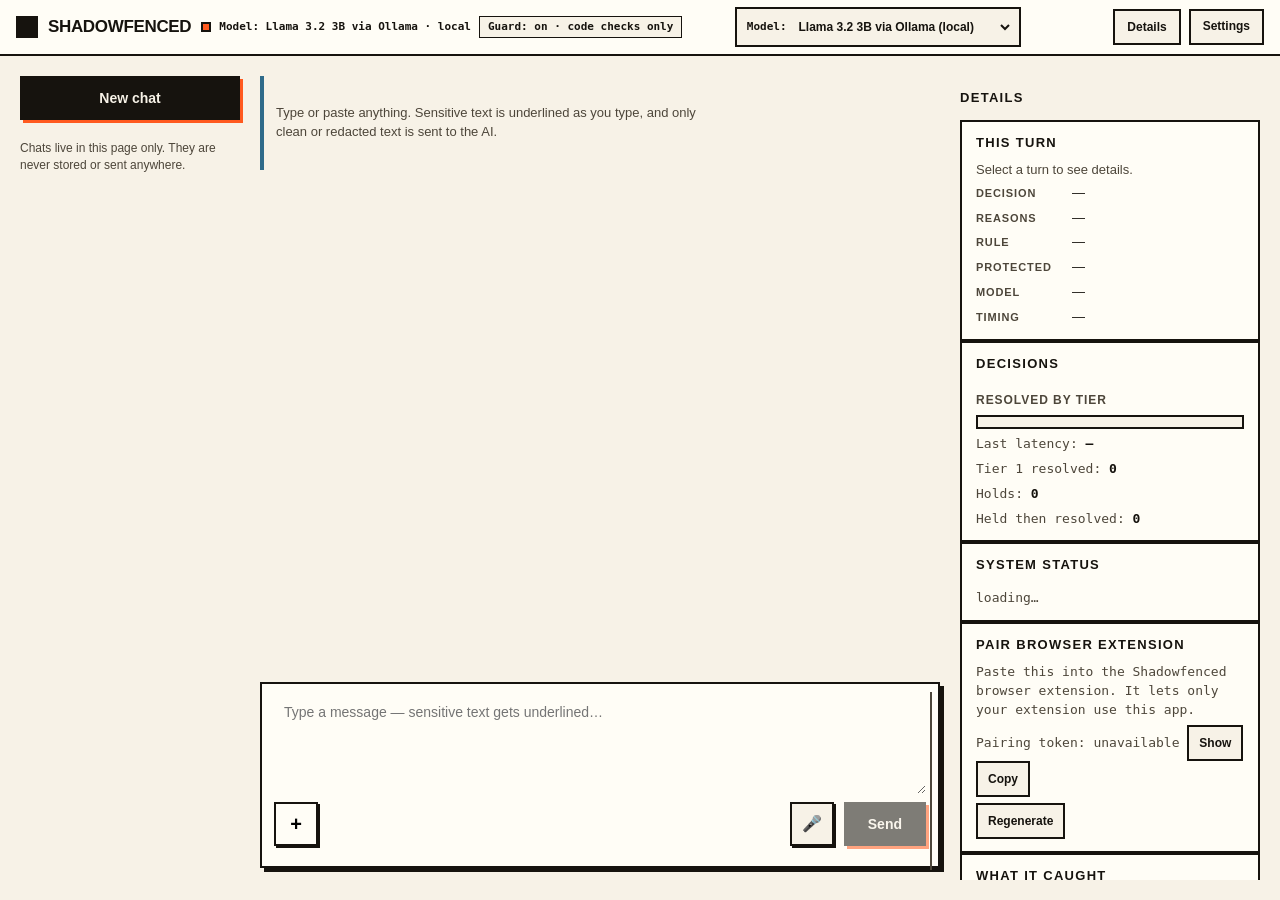
==== commit 0b45decf: "Show what was caught and suggest rules without storing values (T69, Muse Code)" ====
--- a/src/shadowfenced/static/index.html
+++ b/src/shadowfenced/static/index.html
@@ -10,6 +10,7 @@
 <!-- T32: Classic is the single theme; no theme stylesheet. -->
 <link rel="stylesheet" href="dictation.css">
 <link rel="stylesheet" href="providers.css">
+<link rel="stylesheet" href="habits.css">
 </head>
 <body>
 <a class="skip-link" href="#thread">Skip to conversation</a>
@@ -142,6 +143,27 @@
           <span id="ext-token-msg" class="token-msg" role="status" hidden></span></p>
         </div>
         <div class="card">
+          <h2>What it caught</h2>
+          <p class="stat-line" data-testid="history-notice">Only the type of item is recorded — never what you typed.</p>
+          <p class="stat-line" data-testid="history-hosted" hidden>Public demo. Use made-up data only.</p>
+          <div data-testid="history-body">
+            <p class="stat-line">
+              <label>Site <select id="history-site" data-testid="history-site"><option value="">All sites</option></select></label>
+              <label>Kind <select id="history-kind" data-testid="history-kind"><option value="">All kinds</option></select></label>
+            </p>
+            <p class="stat-line">Last 7 days: <span id="history-counts-7" data-testid="history-counts-7">—</span></p>
+            <p class="stat-line">Last 30 days: <span id="history-counts-30" data-testid="history-counts-30">—</span></p>
+            <ol id="history-events" data-testid="history-events" class="log-list"></ol>
+            <p><button id="history-delete" data-testid="history-delete" type="button">Delete history</button>
+            <span id="history-msg" class="token-msg" role="status" hidden></span></p>
+          </div>
+        </div>
+        <div class="card">
+          <h2>Rule suggestions</h2>
+          <p class="stat-line" data-testid="suggest-hosted" hidden>Public demo. Use made-up data only.</p>
+          <div id="suggest-list" data-testid="suggest-list"></div>
+        </div>
+        <div class="card">
           <h2>Decision log</h2>
           <p><span id="log-badge" data-testid="log-ok" class="log-badge">log chain verified · 0 events</span></p>
           <p><button id="log-view" data-testid="log-view" type="button" class="log-view-btn">View log</button></p>
--- a/src/shadowfenced/static/style.css
+++ b/src/shadowfenced/static/style.css
@@ -1433,6 +1433,32 @@
   text-overflow: ellipsis;
   overflow-wrap: break-word;
 }
+/*T66c identity-bundle BLOCK card: the why line always shows in full
+  (wrap, no truncation) and the found pieces render as separate
+  bordered chips (Classic square style) under a short label.*/
+.risk-card[data-decision="BLOCK"] .risk-row-why .risk-value {
+  white-space: normal;
+  overflow: visible;
+  text-overflow: clip;
+}
+.risk-chips-box { display: flex; flex-direction: column; gap: 6px; min-width: 0; }
+.risk-chips-label {
+  font-weight: 800;
+  font-size: 11px;
+  text-transform: uppercase;
+  letter-spacing: 0.08em;
+  color: var(--muted);
+}
+.risk-chips { display: flex; flex-wrap: wrap; gap: 6px; min-width: 0; }
+.risk-chip {
+  border: 2px solid var(--line);
+  border-radius: 0;
+  background: var(--paper);
+  padding: 2px 8px;
+  font-size: 12px;
+  font-weight: 700;
+  overflow-wrap: break-word;
+}
 .risk-card[data-expanded="true"] .risk-value {
   white-space: normal;
   overflow: visible;
@@ -1512,10 +1538,24 @@
 @media (max-width: 720px) {
   .risk-card { max-width: 100%; }
 }
+/* T67 file-guard card bits: label-only chips and a square progress bar. */
+.fg-chips { display: flex; flex-wrap: wrap; gap: 6px; margin: 8px 0; }
+.fg-chip {
+  background: var(--paper-2); color: var(--ink);
+  border: 2px solid var(--line); padding: 2px 8px;
+  font-size: 12px; font-weight: 700; border-radius: 0;
+}
+.fg-progress {
+  height: 14px; margin-top: 8px;
+  background: var(--paper-2); border: 2px solid var(--line);
+}
+.fg-bar { height: 100%; width: 0%; background: var(--mark-review); }
+.fg-note { margin: 8px 0 0; font-size: 13px; }
 @media (max-width: 480px) {
   .risk-row { grid-template-columns: 88px minmax(0, 1fr); }
 }
 @media (prefers-reduced-motion: reduce) {
   .risk-card, .risk-toggle, .risk-choices button { transition: none; animation: none; }
+  .fg-bar { transition: none; animation: none; }
   .risk-choices button:active { transform: none; }
 }
--- a/src/shadowfenced/static/habits.css
+++ b/src/shadowfenced/static/habits.css
@@ -0,0 +1,71 @@
+/* T69 "What it caught" + rule suggestions (Classic square style). */
+.history-chips { display: flex; flex-wrap: wrap; gap: 6px; margin: 4px 0; }
+.kind-chip {
+  border: 2px solid var(--line);
+  border-radius: 0;
+  background: var(--steel-pale);
+  padding: 0 8px;
+  font-size: 12px;
+  font-weight: 700;
+  overflow-wrap: break-word;
+}
+.suggest-card {
+  border: 2px solid var(--line);
+  border-radius: 0;
+  background: var(--paper);
+  box-shadow: 4px 4px 0 var(--line);
+  padding: 8px 10px;
+  margin: 8px 0;
+}
+.suggest-card h3 { margin: 0 0 4px; font-size: 14px; }
+.suggest-diff {
+  margin: 6px 0;
+  padding: 6px 8px;
+  border: 2px solid var(--line);
+  background: var(--paper-2);
+  font-family: ui-monospace, SFMono-Regular, Menlo, Consolas, monospace;
+  font-size: 11px;
+  white-space: pre-wrap;
+  overflow-wrap: break-word;
+  max-height: 220px;
+  overflow-y: auto;
+}
+.suggest-row { display: flex; flex-wrap: wrap; gap: 8px; align-items: center; }
+.suggest-row button {
+  border: 2px solid var(--line);
+  border-radius: 0;
+  background: var(--paper-2);
+  box-shadow: 2px 2px 0 var(--line);
+  padding: 4px 12px;
+  font-size: 13px;
+  font-weight: 700;
+  cursor: pointer;
+  min-height: 36px;
+}
+.suggest-row button:hover { background: var(--sand); }
+.suggest-row button:disabled { opacity: 0.45; cursor: default; }
+.suggest-row input[type="text"] {
+  border: 2px solid var(--line);
+  border-radius: 0;
+  background: var(--paper-2);
+  padding: 4px 8px;
+  font-size: 13px;
+  min-height: 36px;
+  flex: 1 1 160px;
+}
+.suggest-error {
+  font-size: 12px;
+  color: var(--signal-deep);
+  font-family: ui-monospace, SFMono-Regular, Menlo, Consolas, monospace;
+}
+.chip-keep, .chip-copy {
+  border: 2px solid var(--line);
+  border-radius: 0;
+  background: var(--paper);
+  font-size: 12px;
+  font-weight: 700;
+  padding: 2px 8px;
+  cursor: pointer;
+}
+.chip-keep:hover, .chip-copy:hover { background: var(--sand); }
+.chip-keep:disabled, .chip-copy:disabled { opacity: 0.45; cursor: default; }
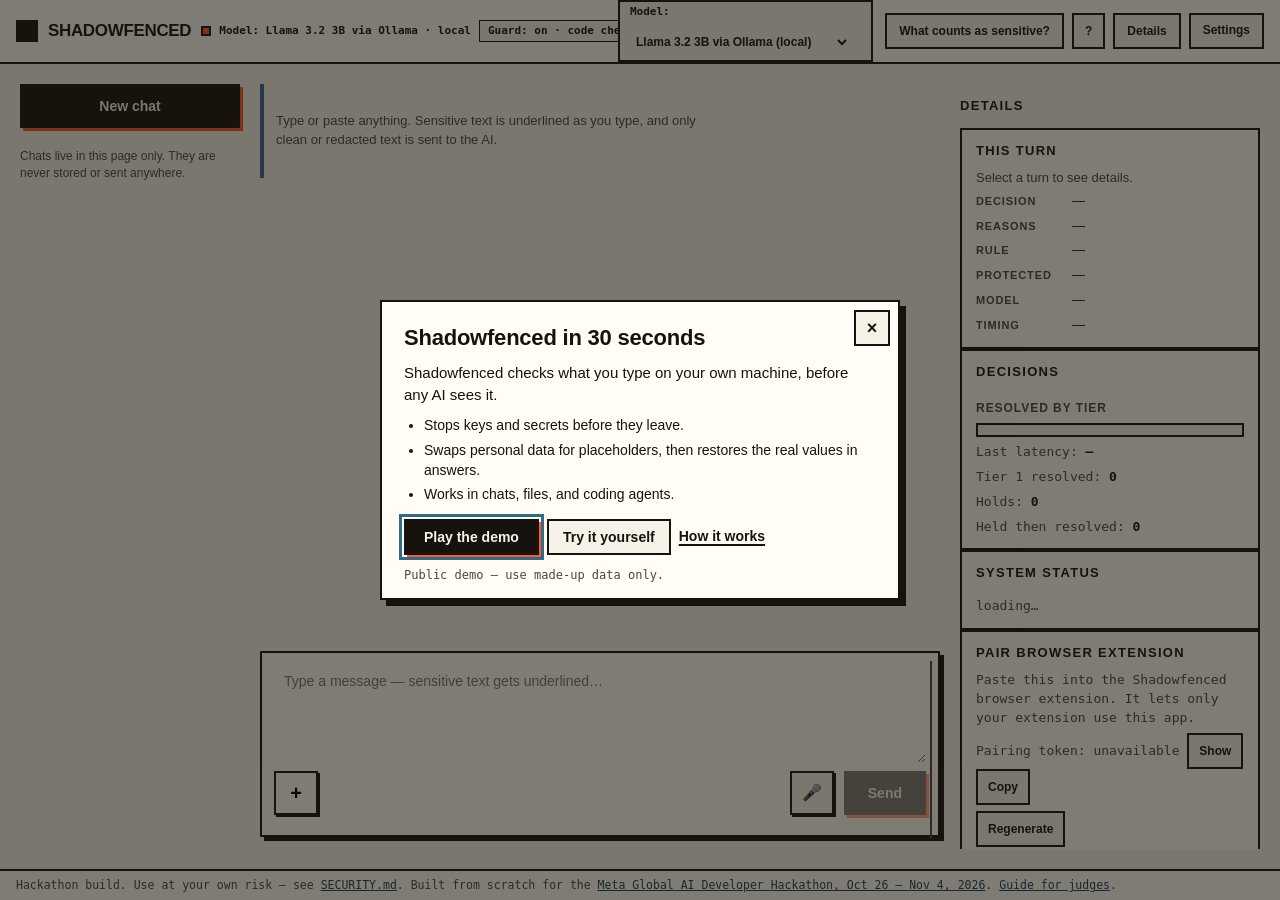
==== commit 7b303438: "First-visit intro, Play the demo, tips panel and disclaimer footer (T83, Muse Code)" ====
--- a/src/shadowfenced/static/index.html
+++ b/src/shadowfenced/static/index.html
@@ -38,6 +38,8 @@
     </select>
   </div>
   <div class="topbar-actions">
+    <button id="tips-open" class="tips-open" type="button" aria-haspopup="dialog" title="What counts as sensitive?">What counts as sensitive?</button>
+    <button id="intro-reopen" class="intro-reopen" type="button" aria-label="Show the intro again" title="Show the intro again">?</button>
     <button id="chats-toggle" class="chats-toggle" type="button"
       aria-expanded="false" aria-controls="sessions-panel">Chats</button>
     <button id="details-toggle" class="details-toggle" type="button"
@@ -71,6 +73,13 @@
     <p class="sessions-note">Chats live in this page only. They are never stored or sent anywhere.</p>
   </nav>
   <section class="chat-col" aria-label="Conversation">
+    <div id="demo-bar" class="demo-bar" hidden>
+      <span id="demo-status" class="demo-status" role="status">Demo ready.</span>
+      <span class="demo-btns">
+        <button id="demo-skip" class="demo-skip" type="button">Skip typing</button>
+        <button id="demo-stop" class="demo-stop" type="button">Stop</button>
+      </span>
+    </div>
     <div id="thread" class="thread" aria-live="polite">
       <div id="empty-hint" data-testid="empty-hint" class="thread-hint">Type or paste anything. Sensitive text is underlined as you type, and only clean or redacted text is sent to the AI.</div>
     </div>
@@ -173,6 +182,66 @@
     </details>
   </div>
 </main>
+<footer class="app-footer">
+  <p>Hackathon build. Use at your own risk — see <a href="https://github.com/wellytg/meta-hackathon-shadowfenced/blob/main/SECURITY.md">SECURITY.md</a>. Built from scratch for the <a href="https://github.com/wellytg/meta-hackathon-shadowfenced">Meta Global AI Developer Hackathon, Oct 26 – Nov 4, 2026</a>. <a href="https://github.com/wellytg/meta-hackathon-shadowfenced/blob/main/docs/JUDGES.md">Guide for judges</a>.</p>
+</footer>
+<div id="intro-overlay" class="intro-overlay" hidden>
+  <div class="intro-card" role="dialog" aria-modal="true" aria-labelledby="intro-title">
+    <button id="intro-close" class="intro-close" type="button" aria-label="Close the intro">×</button>
+    <h2 id="intro-title">Shadowfenced in 30 seconds</h2>
+    <p class="intro-line">Shadowfenced checks what you type on your own machine, before any AI sees it.</p>
+    <ul class="intro-points">
+      <li>Stops keys and secrets before they leave.</li>
+      <li>Swaps personal data for placeholders, then restores the real values in answers.</li>
+      <li>Works in chats, files, and coding agents.</li>
+    </ul>
+    <div class="intro-btns">
+      <button id="intro-play" class="intro-play" type="button">Play the demo</button>
+      <button id="intro-try" class="intro-try" type="button">Try it yourself</button>
+      <a id="intro-how" class="intro-how" href="/welcome/">How it works</a>
+    </div>
+    <p class="intro-small">Public demo — use made-up data only.</p>
+  </div>
+</div>
+<aside id="tips-panel" class="tips-panel" role="dialog" aria-labelledby="tips-title" hidden>
+  <div class="tips-head">
+    <h2 id="tips-title">What counts as sensitive?</h2>
+    <button id="tips-close" class="tips-close" type="button" aria-label="Close the tips panel">×</button>
+  </div>
+  <ol class="tips-list">
+    <li>
+      <h3>Keys and tokens</h3>
+      <p>Example: a 40-character token pasted from a chat log.</p>
+      <p>They hide in <code>.env</code> files, <code>~/.aws/credentials</code>, and logs.</p>
+      <p>Shadowfenced blocks them. Nothing is sent.</p>
+    </li>
+    <li>
+      <h3>Personal data</h3>
+      <p>Example: <code>ada@example.com</code>.</p>
+      <p>Shadowfenced swaps it for a placeholder like <code>[PII_EMAIL_1]</code>. The real value is restored in answers.</p>
+    </li>
+    <li>
+      <h3>Identity combinations</h3>
+      <p>Example: a name, birthday, address, and phone number in one message.</p>
+      <p>Each part is personal data. Together they identify one person. Shadowfenced blocks the bundle.</p>
+    </li>
+    <li>
+      <h3>Client and contract text</h3>
+      <p>Example: Corvane Labs renewal, clause 12.4.</p>
+      <p>Shadowfenced swaps client names and clauses for placeholders.</p>
+    </li>
+    <li>
+      <h3>Bank details</h3>
+      <p>Example: <code>GB29 NWBK 6016 1331 9268 19</code>.</p>
+      <p>Shadowfenced swaps account numbers and sort codes for placeholders.</p>
+    </li>
+    <li>
+      <h3>Files</h3>
+      <p>Example: a staff list CSV.</p>
+      <p>Shadowfenced scans files before upload. Risky files are stopped or redacted.</p>
+    </li>
+  </ol>
+</aside>
 <script src="app.js"></script>
 <script src="rules.js"></script>
 <script src="reid.js"></script>
--- a/src/shadowfenced/static/style.css
+++ b/src/shadowfenced/static/style.css
@@ -1551,6 +1551,244 @@
 }
 .fg-bar { height: 100%; width: 0%; background: var(--mark-review); }
 .fg-note { margin: 8px 0 0; font-size: 13px; }
+/*__T83_INTRO_DEMO__*/
+/* T83: first-visit intro, demo player, tips panel, footer. Flat Classic:
+   2px ink outlines, hard offset shadows, no rounded corners. */
+.tips-open, .intro-reopen {
+  border: 2px solid var(--line);
+  background: var(--paper);
+  color: var(--ink);
+  font-size: 12px;
+  font-weight: 700;
+  padding: 6px 12px;
+  min-height: 36px;
+  cursor: pointer;
+  white-space: nowrap;
+}
+.tips-open:hover, .intro-reopen:hover { background: var(--sand); }
+.intro-reopen { padding: 6px 11px; }
+.intro-overlay {
+  position: fixed;
+  inset: 0;
+  z-index: 200;
+  background: rgba(22, 19, 14, 0.55);
+  display: flex;
+  align-items: center;
+  justify-content: center;
+  padding: 16px;
+}
+.intro-overlay[hidden] { display: none; }
+.intro-card {
+  position: relative;
+  width: 100%;
+  max-width: 520px;
+  max-height: calc(100vh - 32px);
+  max-height: calc(100dvh - 32px);
+  overflow-y: auto;
+  background: var(--paper-2);
+  border: 2px solid var(--line);
+  box-shadow: 6px 6px 0 var(--line);
+  padding: 20px 22px 14px;
+}
+.intro-card h2 {
+  margin: 0 40px 8px 0;
+  font-size: 22px;
+  font-weight: 900;
+  letter-spacing: -0.01em;
+}
+.intro-line { margin: 0 0 10px; font-size: 15px; }
+.intro-points { margin: 0 0 14px; padding-left: 20px; }
+.intro-points li { margin-bottom: 4px; }
+.intro-btns { display: flex; flex-wrap: wrap; gap: 8px; align-items: center; }
+.intro-play {
+  background: var(--ink);
+  color: var(--paper);
+  border: 2px solid var(--ink);
+  box-shadow: 3px 3px 0 var(--signal);
+  padding: 8px 18px;
+  font-size: 14px;
+  font-weight: 800;
+  cursor: pointer;
+}
+.intro-play:hover { background: var(--steel-deep); border-color: var(--steel-deep); }
+.intro-play:active { transform: translate(2px, 2px); box-shadow: 1px 1px 0 var(--signal); }
+.intro-try {
+  background: var(--paper);
+  color: var(--ink);
+  border: 2px solid var(--line);
+  padding: 8px 14px;
+  font-size: 14px;
+  font-weight: 700;
+  cursor: pointer;
+}
+.intro-try:hover { background: var(--sand); }
+.intro-how {
+  font-size: 14px;
+  font-weight: 700;
+  color: var(--ink);
+  text-decoration: underline;
+  text-decoration-thickness: 2px;
+  text-underline-offset: 3px;
+}
+.intro-how:hover { color: var(--steel); }
+.intro-small {
+  margin: 12px 0 0;
+  font-size: 12px;
+  color: var(--muted);
+  font-family: ui-monospace, SFMono-Regular, Menlo, Consolas, monospace;
+}
+.intro-close {
+  position: absolute;
+  top: 8px;
+  right: 8px;
+  width: 36px;
+  height: 36px;
+  border: 2px solid var(--line);
+  background: var(--paper);
+  color: var(--ink);
+  font-size: 18px;
+  font-weight: 800;
+  line-height: 1;
+  cursor: pointer;
+}
+.intro-close:hover { background: var(--sand); }
+.tips-panel {
+  position: fixed;
+  top: 0;
+  right: 0;
+  bottom: 0;
+  z-index: 150;
+  width: min(400px, 100vw);
+  background: var(--paper-2);
+  border-left: 2px solid var(--line);
+  box-shadow: -4px 0 0 rgba(22, 19, 14, 0.25);
+  padding: 14px 16px 20px;
+  overflow-y: auto;
+}
+.tips-panel[hidden] { display: none; }
+.tips-head { display: flex; align-items: flex-start; gap: 10px; }
+.tips-head h2 { margin: 0; font-size: 18px; font-weight: 900; flex: 1; }
+.tips-close {
+  flex-shrink: 0;
+  width: 36px;
+  height: 36px;
+  border: 2px solid var(--line);
+  background: var(--paper);
+  color: var(--ink);
+  font-size: 18px;
+  font-weight: 800;
+  line-height: 1;
+  cursor: pointer;
+}
+.tips-close:hover { background: var(--sand); }
+.tips-list { margin: 12px 0 0; padding: 0; list-style: none; }
+.tips-list > li {
+  border-top: 2px solid var(--line);
+  padding: 10px 2px;
+}
+.tips-list > li:last-child { border-bottom: 2px solid var(--line); }
+.tips-list h3 { margin: 0 0 4px; font-size: 14px; font-weight: 800; }
+.tips-list p { margin: 0 0 4px; font-size: 13px; color: var(--muted); }
+.tips-list p code {
+  font-family: ui-monospace, SFMono-Regular, Menlo, Consolas, monospace;
+  font-size: 0.92em;
+  color: var(--ink);
+  background: var(--steel-pale);
+  border: 1px solid var(--line);
+  padding: 0 4px;
+  overflow-wrap: anywhere;
+}
+.demo-bar {
+  flex-shrink: 0;
+  display: flex;
+  flex-wrap: wrap;
+  align-items: center;
+  gap: 8px 12px;
+  background: var(--ink);
+  color: var(--paper);
+  border: 2px solid var(--ink);
+  padding: 8px 12px;
+  margin-bottom: 10px;
+  font-size: 13px;
+}
+.demo-bar[hidden] { display: none; }
+.demo-status { flex: 1 1 auto; font-weight: 700; }
+.demo-btns { display: flex; gap: 8px; }
+.demo-skip, .demo-stop {
+  border: 2px solid var(--paper);
+  background: transparent;
+  color: var(--paper);
+  font-size: 12px;
+  font-weight: 800;
+  padding: 5px 12px;
+  min-height: 32px;
+  cursor: pointer;
+}
+.demo-skip:hover, .demo-stop:hover { background: var(--signal); border-color: var(--signal); color: var(--ink); }
+.demo-stop { background: var(--signal); border-color: var(--signal); color: var(--ink); }
+.demo-stop:hover { background: var(--paper); border-color: var(--paper); }
+.demo-caption {
+  align-self: stretch;
+  background: var(--sand);
+  border: 2px solid var(--line);
+  padding: 6px 10px;
+  font-size: 13px;
+  font-weight: 700;
+}
+.demo-copy {
+  align-self: stretch;
+  display: flex;
+  flex-wrap: wrap;
+  align-items: center;
+  gap: 8px;
+  background: var(--paper-2);
+  border: 2px dashed var(--line);
+  padding: 8px 10px;
+  font-size: 13px;
+}
+.demo-curl {
+  flex: 1 1 100%;
+  font-family: ui-monospace, SFMono-Regular, Menlo, Consolas, monospace;
+  font-size: 12px;
+  white-space: pre-wrap;
+  overflow-wrap: anywhere;
+  background: var(--paper);
+  border: 1px solid var(--line);
+  padding: 6px 8px;
+}
+.demo-copy-btn {
+  border: 2px solid var(--line);
+  background: var(--paper);
+  box-shadow: 2px 2px 0 var(--line);
+  padding: 5px 12px;
+  font-size: 13px;
+  font-weight: 700;
+  cursor: pointer;
+}
+.demo-copy-btn:hover { background: var(--sand); }
+.demo-copy-btn:active { transform: translate(1px, 1px); box-shadow: none; }
+.demo-copy-msg { font-size: 12px; color: var(--muted); }
+.app-footer {
+  flex-shrink: 0;
+  border-top: 2px solid var(--line);
+  background: var(--paper-2);
+  padding: 6px 16px;
+}
+.app-footer p {
+  margin: 0;
+  font-family: ui-monospace, SFMono-Regular, Menlo, Consolas, monospace;
+  font-size: 11.5px;
+  color: var(--muted);
+}
+.app-footer a { color: var(--steel-deep); }
+@media (max-width: 640px) {
+  .topbar { flex-wrap: wrap; }
+  .topbar-actions { flex-wrap: wrap; }
+  .tips-open { white-space: normal; }
+  .tips-panel { width: 100vw; border-left: 0; }
+  .intro-card { padding: 16px 14px 12px; }
+  .intro-card h2 { font-size: 19px; }
+}
 @media (max-width: 480px) {
   .risk-row { grid-template-columns: 88px minmax(0, 1fr); }
 }
